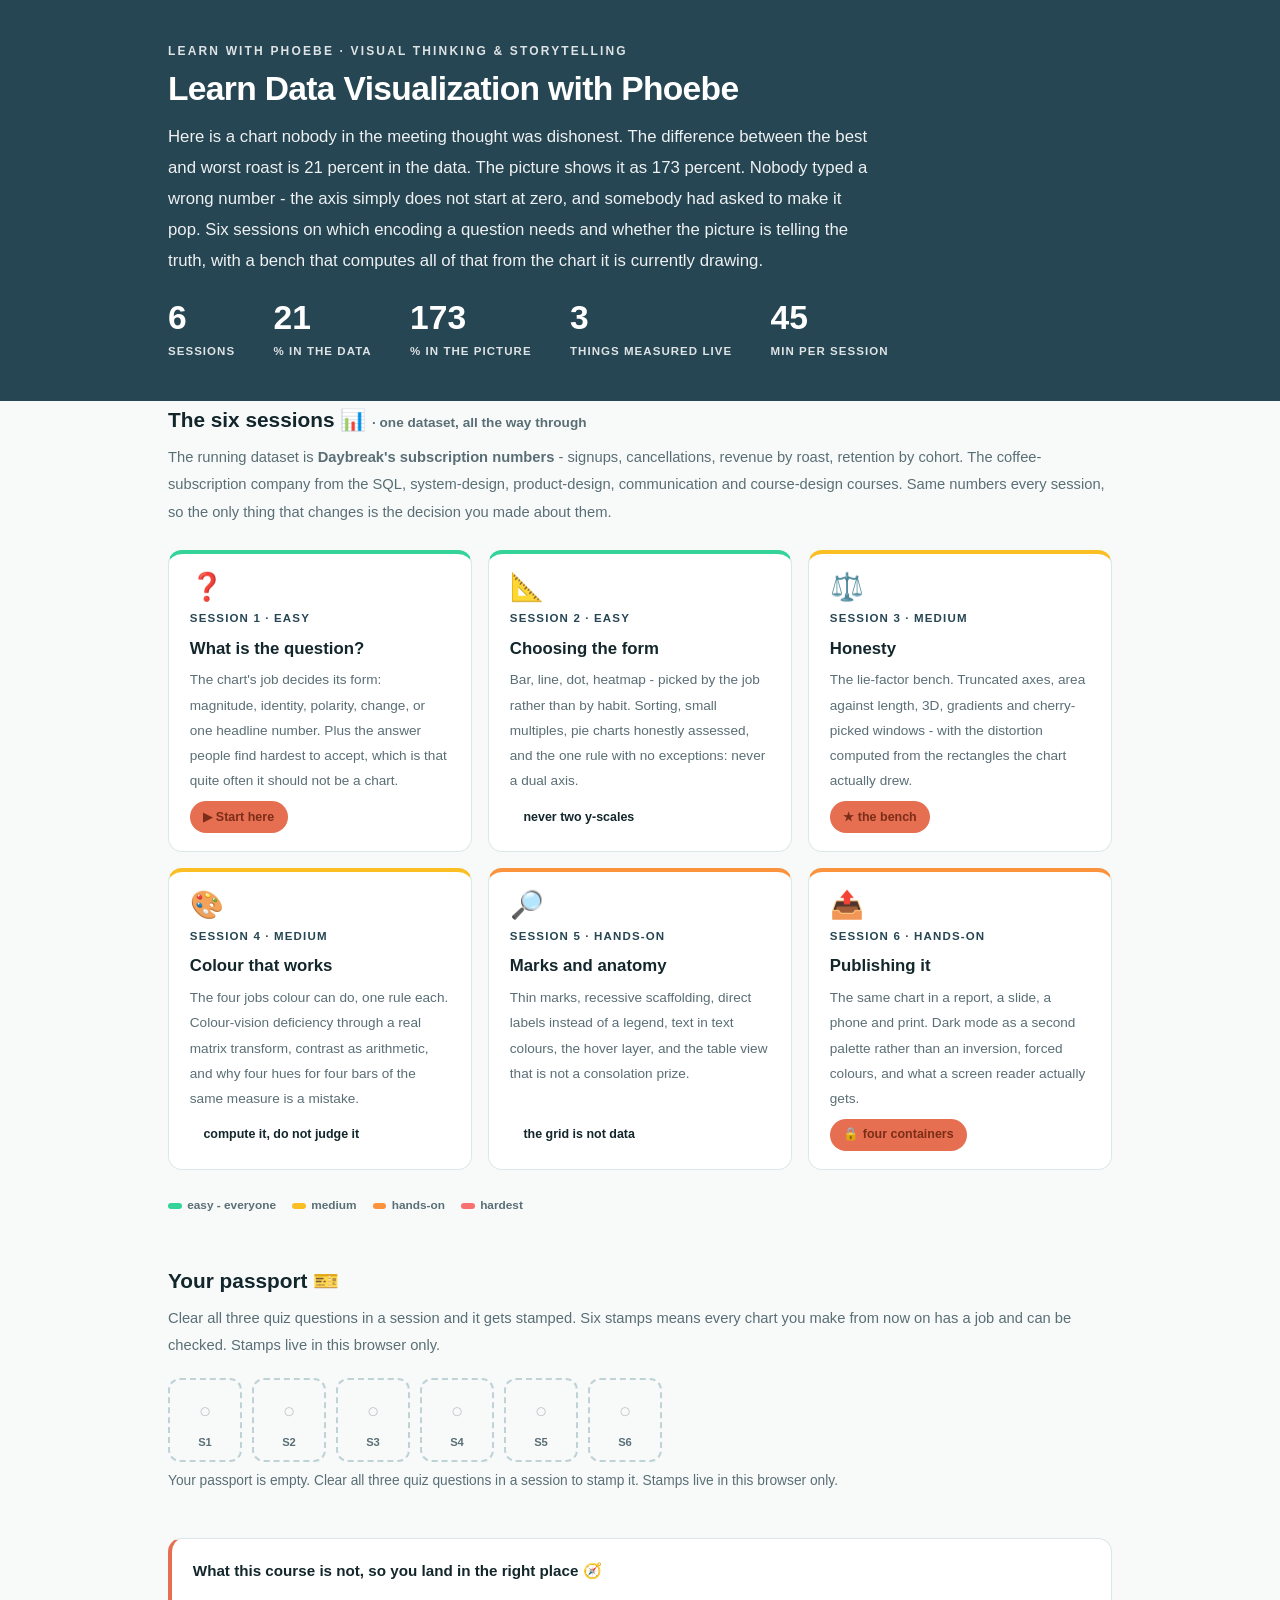
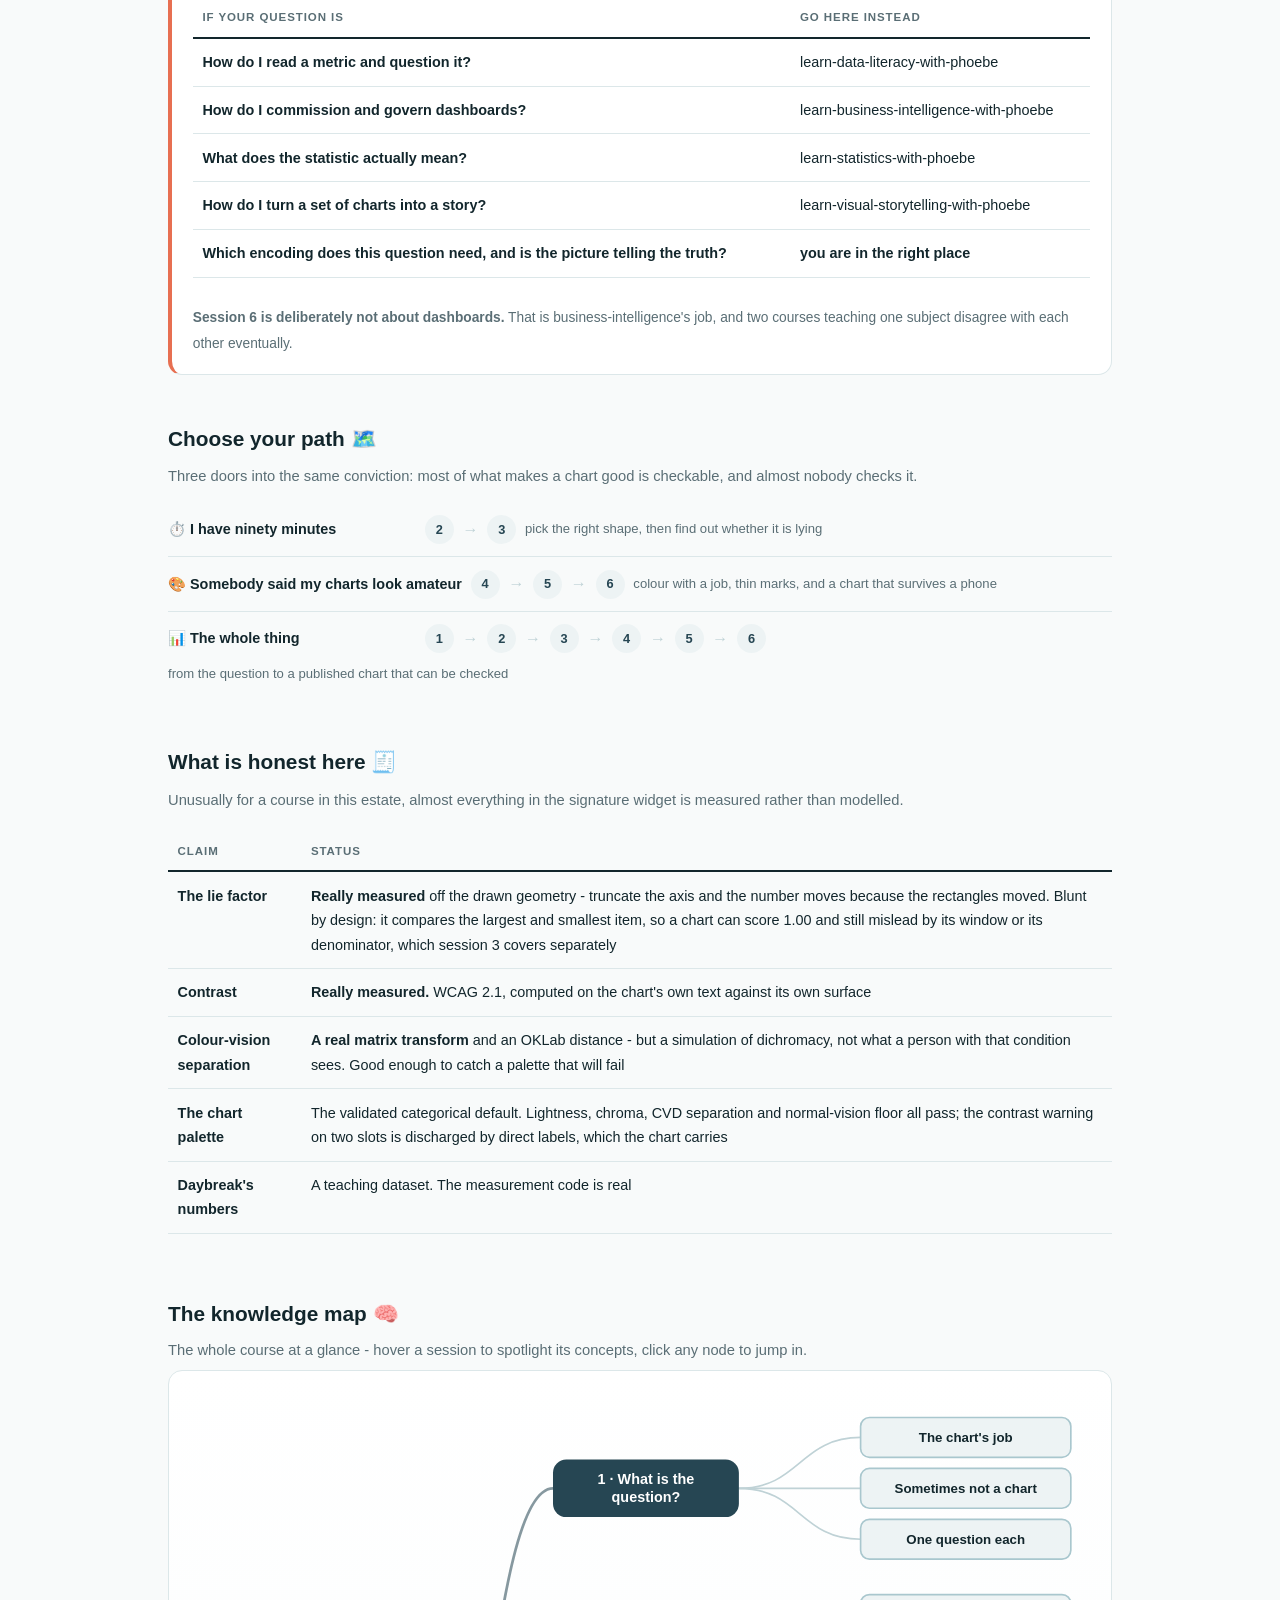
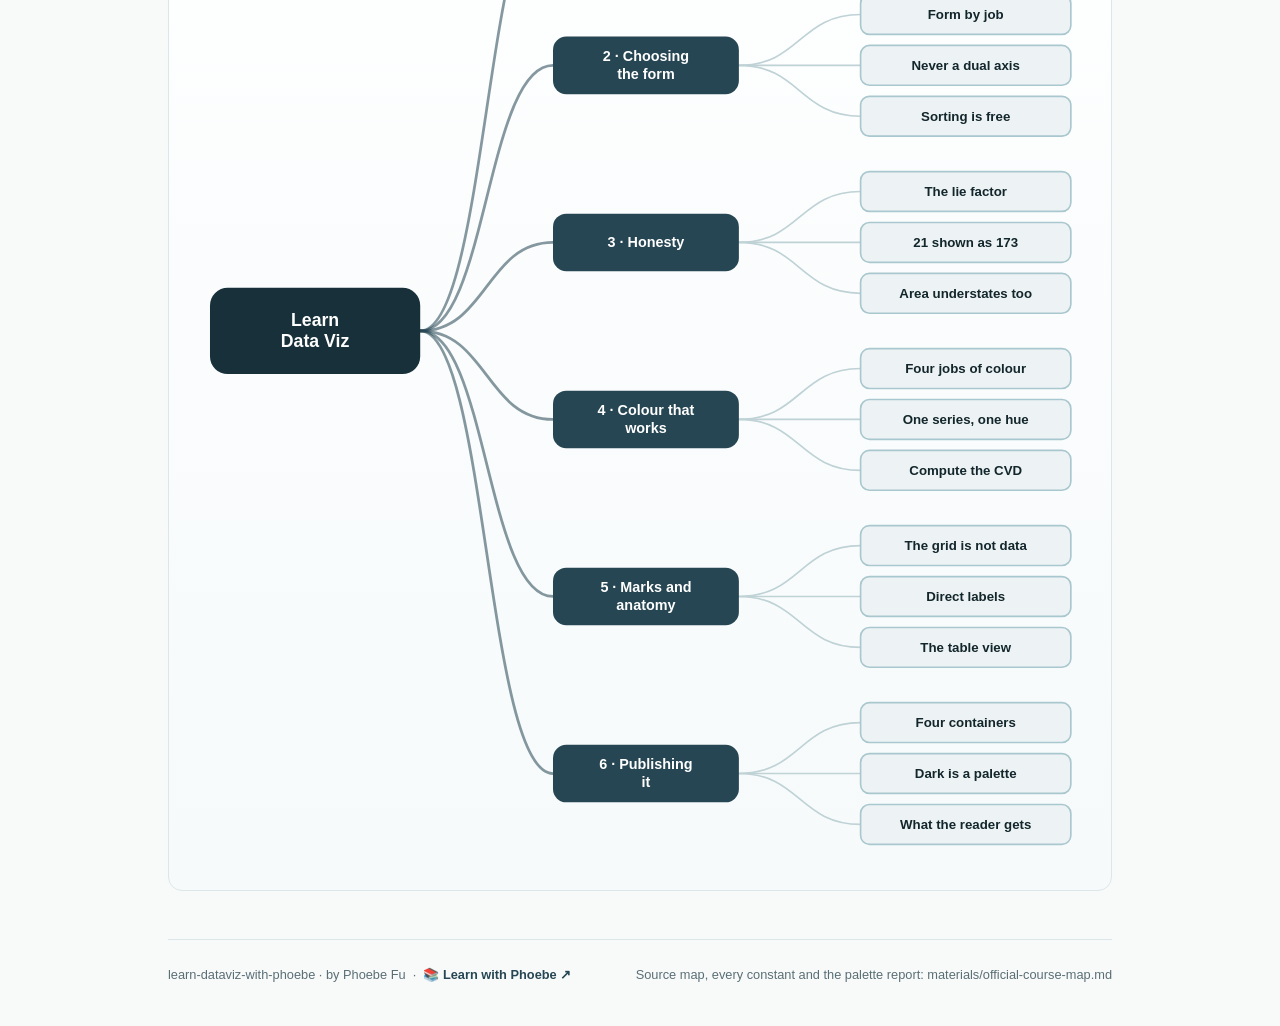
==== index.html @ 6610d2c8 "learn-dataviz-with-phoebe: six sessions on encoding and honesty Fifth course on the Daybreak dataset" ====
<!DOCTYPE html>
<html lang="en">
<head>
<meta charset="UTF-8">
<meta name="viewport" content="width=device-width, initial-scale=1.0">
<!-- social:start -->
<meta name="description" content="Six sessions, one dataset. Which encoding the question needs, and whether the picture tells the truth - with a bench that computes the lie factor from the chart's own geometry, the contrast from its own colours, and colour-vision separation through a real matrix transform. Free, by Phoebe Fu.">
<meta property="og:type" content="website">
<meta property="og:site_name" content="Learn with Phoebe">
<meta property="og:title" content="Learn Data Visualization with Phoebe">
<meta property="og:description" content="A 21 percent difference, shown as 173 percent, by a chart nobody thought was dishonest. Six sessions on encoding and truth.">
<meta property="og:url" content="https://phoebefu6.github.io/learn-dataviz-with-phoebe/">
<meta property="og:image" content="https://phoebefu6.github.io/learn-dataviz-with-phoebe/assets/og-cover.png">
<meta property="og:image:width" content="1200">
<meta property="og:image:height" content="630">
<meta name="twitter:card" content="summary_large_image">
<meta name="twitter:title" content="Learn Data Visualization with Phoebe">
<meta name="twitter:description" content="Six sessions on encoding and truth, with a bench that measures the chart it is drawing.">
<meta name="twitter:image" content="https://phoebefu6.github.io/learn-dataviz-with-phoebe/assets/og-cover.png">
<!-- social:end -->
<title>Learn Data Visualization with Phoebe</title>
<link rel="stylesheet" href="assets/style.css?v=2">
<style>

  .stats-row { display: flex; gap: 2.4rem; margin-top: 1.5rem; flex-wrap: wrap; }
  .stat b { display: block; font-size: 2.1rem; font-weight: 800; line-height: 1.05; font-variant-numeric: tabular-nums; }
  .stat span { font-size: .72rem; opacity: .85; text-transform: uppercase; letter-spacing: .09em; font-weight: 600; }

  .course-grid { display: grid; grid-template-columns: repeat(auto-fit, minmax(17rem, 1fr)); gap: 1rem; margin-top: 1.5rem; }
  .course-card {
    border: 1px solid var(--hairline);
    border-top: 4px solid var(--diff, var(--indigo));
    border-radius: var(--radius);
    padding: 1.2rem 1.3rem 1.1rem;
    display: flex;
    flex-direction: column;
    gap: .5rem;
    text-decoration: none;
    color: var(--ink);
    background: #fff;
    transition: box-shadow .15s ease, border-color .15s ease, transform .15s ease;
    position: relative;
  }
  .course-card:hover { border-color: var(--indigo-soft); border-top-color: var(--diff, var(--indigo)); box-shadow: 0 8px 28px rgba(38,70,83,.14); transform: translateY(-3px); }
  .course-card .cicon { font-size: 1.7rem; line-height: 1; }
  .course-card .cnum { font-size: .72rem; font-weight: 700; color: var(--indigo); text-transform: uppercase; letter-spacing: .1em; }
  .course-card h3 { font-size: 1.05rem; font-weight: 800; line-height: 1.3; }
  .course-card p { font-size: .85rem; color: var(--muted); flex: 1; }
  .course-card .meta { display: flex; gap: .4rem; flex-wrap: wrap; }

  .diff-legend { display: flex; gap: 1rem; margin-top: 1.6rem; font-size: .74rem; color: var(--muted); font-weight: 600; flex-wrap: wrap; }
  .diff-legend i { display: inline-block; width: .85rem; height: .35rem; border-radius: 999px; margin-right: .35rem; vertical-align: middle; }

  .paths { margin-top: 2.6rem; }
  .paths h2 { font-size: 1.3rem; font-weight: 800; margin-bottom: .3rem; }
  .paths .plede { color: var(--muted); font-size: .92rem; margin-bottom: .8rem; }
  .path { display: flex; gap: .55rem; align-items: center; padding: .75rem 0; border-bottom: .5px solid var(--hairline); flex-wrap: wrap; }
  .path:last-child { border-bottom: none; }
  .path b { min-width: 15.5rem; font-size: .9rem; }
  .path .pstep { background: var(--indigo-50); color: var(--indigo); border-radius: 999px; padding: .16rem .68rem; font-weight: 700; font-size: .8rem; text-decoration: none; transition: all .12s ease; }
  .path .pstep:hover { background: var(--indigo); color: #fff; }
  .path .parr { color: var(--faint); font-weight: 700; }

  .mm-section { margin-top: 1.6rem; }
  .mm-section h2 { font-size: 1.3rem; font-weight: 800; margin-bottom: .2rem; }
  .mm-section .mm-lede { color: var(--muted); font-size: .92rem; margin-bottom: .4rem; }
  .mm-wrap { border: 1px solid var(--hairline); border-radius: var(--radius); background: linear-gradient(180deg,#fff,#F6FAFB); padding: .6rem; overflow-x: auto; }
  .mm-svg { width: 100%; height: auto; display: block; max-width: 60rem; margin: 0 auto; min-width: 34rem; }
  .mm-link { cursor: pointer; text-decoration: none; }
  .mm-node rect { transition: opacity .15s ease, filter .15s ease; }
  .mm-node text { pointer-events: none; }
  .mm-link:hover .mm-node rect { filter: brightness(1.06); }
  .mm-edge { transition: opacity .15s ease; }

  .not-this { border: 1px solid var(--hairline); border-left: 4px solid var(--amber); border-radius: var(--radius); background: #fff; padding: 1.1rem 1.3rem; margin-top: 1.2rem; }
  .not-this h3 { font-size: .95rem; font-weight: 800; margin-bottom: .5rem; }
</style>
</head>
<body>

<header class="masthead">
  <div class="wrap">
    <div class="eyebrow">Learn with Phoebe · Visual Thinking &amp; Storytelling</div>
    <h1>Learn <span class="accent">Data Visualization</span> with Phoebe</h1>
    <p class="sub">Here is a chart nobody in the meeting thought was dishonest. The difference between the best and worst roast is 21 percent in the data. The picture shows it as 173 percent. Nobody typed a wrong number - the axis simply does not start at zero, and somebody had asked to make it pop. Six sessions on which encoding a question needs and whether the picture is telling the truth, with a bench that computes all of that from the chart it is currently drawing.</p>
    <div class="stats-row">
      <div class="stat"><b data-count="6">6</b><span>sessions</span></div>
      <div class="stat"><b data-count="21">21</b><span>% in the data</span></div>
      <div class="stat"><b data-count="173">173</b><span>% in the picture</span></div>
      <div class="stat"><b data-count="3">3</b><span>things measured live</span></div>
      <div class="stat"><b data-count="45">45</b><span>min per session</span></div>
    </div>
  </div>
</header>

<main class="wrap">

  <section class="section">
    <div class="paths" style="margin-top:0">
      <h2>The six sessions 📊 <span style="font-size:.85rem;font-weight:600;color:var(--muted)">· one dataset, all the way through</span></h2>
      <p class="plede">The running dataset is <strong>Daybreak's subscription numbers</strong> - signups, cancellations, revenue by roast, retention by cohort. The coffee-subscription company from the SQL, system-design, product-design, communication and course-design courses. Same numbers every session, so the only thing that changes is the decision you made about them.</p>
    </div>

    <div class="course-grid">
      <a class="course-card" href="courses/01-what-is-the-question.html" style="--diff:#34D399">
        <span class="cicon">❓</span>
        <span class="cnum">Session 1 · easy</span>
        <h3>What is the question?</h3>
        <p>The chart's job decides its form: magnitude, identity, polarity, change, or one headline number. Plus the answer people find hardest to accept, which is that quite often it should not be a chart.</p>
        <span class="meta"><span class="pill amber">▶ Start here</span></span>
      </a>
      <a class="course-card" href="courses/02-choosing-the-form.html" style="--diff:#34D399">
        <span class="cicon">📐</span>
        <span class="cnum">Session 2 · easy</span>
        <h3>Choosing the form</h3>
        <p>Bar, line, dot, heatmap - picked by the job rather than by habit. Sorting, small multiples, pie charts honestly assessed, and the one rule with no exceptions: never a dual axis.</p>
        <span class="meta"><span class="pill">never two y-scales</span></span>
      </a>
      <a class="course-card" href="courses/03-honesty.html" style="--diff:#FBBF24">
        <span class="cicon">⚖️</span>
        <span class="cnum">Session 3 · medium</span>
        <h3>Honesty</h3>
        <p>The lie-factor bench. Truncated axes, area against length, 3D, gradients and cherry-picked windows - with the distortion computed from the rectangles the chart actually drew.</p>
        <span class="meta"><span class="pill amber">★ the bench</span></span>
      </a>
      <a class="course-card" href="courses/04-colour-that-works.html" style="--diff:#FBBF24">
        <span class="cicon">🎨</span>
        <span class="cnum">Session 4 · medium</span>
        <h3>Colour that works</h3>
        <p>The four jobs colour can do, one rule each. Colour-vision deficiency through a real matrix transform, contrast as arithmetic, and why four hues for four bars of the same measure is a mistake.</p>
        <span class="meta"><span class="pill">compute it, do not judge it</span></span>
      </a>
      <a class="course-card" href="courses/05-marks-and-anatomy.html" style="--diff:#FB923C">
        <span class="cicon">🔎</span>
        <span class="cnum">Session 5 · hands-on</span>
        <h3>Marks and anatomy</h3>
        <p>Thin marks, recessive scaffolding, direct labels instead of a legend, text in text colours, the hover layer, and the table view that is not a consolation prize.</p>
        <span class="meta"><span class="pill">the grid is not data</span></span>
      </a>
      <a class="course-card" href="courses/06-publishing-it.html" style="--diff:#FB923C">
        <span class="cicon">📤</span>
        <span class="cnum">Session 6 · hands-on</span>
        <h3>Publishing it</h3>
        <p>The same chart in a report, a slide, a phone and print. Dark mode as a second palette rather than an inversion, forced colours, and what a screen reader actually gets.</p>
        <span class="meta"><span class="pill amber">🔒 four containers</span></span>
      </a>
    </div>

    <div class="diff-legend">
      <span><i style="background:#34D399"></i>easy - everyone</span>
      <span><i style="background:#FBBF24"></i>medium</span>
      <span><i style="background:#FB923C"></i>hands-on</span>
      <span><i style="background:#F87171"></i>hardest</span>
    </div>
  </section>

  <section class="section">
    <div class="paths" style="margin-top:0">
      <h2>Your passport 🎫</h2>
      <p class="plede">Clear all three quiz questions in a session and it gets stamped. Six stamps means every chart you make from now on has a job and can be checked. Stamps live in this browser only.</p>
    </div>
    <div class="pp-strip"></div>
  </section>

  <section class="section">
    <div class="not-this">
      <h3>What this course is not, so you land in the right place 🧭</h3>
      <table class="clean">
        <tr><th>If your question is</th><th>Go here instead</th></tr>
        <tr><td>How do I read a metric and question it?</td><td><span class="mono">learn-data-literacy-with-phoebe</span></td></tr>
        <tr><td>How do I commission and govern dashboards?</td><td><span class="mono">learn-business-intelligence-with-phoebe</span></td></tr>
        <tr><td>What does the statistic actually mean?</td><td><span class="mono">learn-statistics-with-phoebe</span></td></tr>
        <tr><td>How do I turn a set of charts into a story?</td><td><span class="mono">learn-visual-storytelling-with-phoebe</span></td></tr>
        <tr><td><strong>Which encoding does this question need, and is the picture telling the truth?</strong></td><td><strong>you are in the right place</strong></td></tr>
      </table>
      <p style="margin-top:.7rem;font-size:.86rem;color:var(--muted)"><strong>Session 6 is deliberately not about dashboards.</strong> That is business-intelligence's job, and two courses teaching one subject disagree with each other eventually.</p>
    </div>
  </section>

  <section class="section">
    <div class="paths">
      <h2>Choose your path 🗺️</h2>
      <p class="plede">Three doors into the same conviction: most of what makes a chart good is checkable, and almost nobody checks it.</p>
      <div class="path"><b>⏱️ I have ninety minutes</b>
        <a class="pstep" href="courses/02-choosing-the-form.html">2</a><span class="parr">→</span>
        <a class="pstep" href="courses/03-honesty.html">3</a>
        <span style="font-size:.82rem;color:var(--muted)">pick the right shape, then find out whether it is lying</span>
      </div>
      <div class="path"><b>🎨 Somebody said my charts look amateur</b>
        <a class="pstep" href="courses/04-colour-that-works.html">4</a><span class="parr">→</span>
        <a class="pstep" href="courses/05-marks-and-anatomy.html">5</a><span class="parr">→</span>
        <a class="pstep" href="courses/06-publishing-it.html">6</a>
        <span style="font-size:.82rem;color:var(--muted)">colour with a job, thin marks, and a chart that survives a phone</span>
      </div>
      <div class="path"><b>📊 The whole thing</b>
        <a class="pstep" href="courses/01-what-is-the-question.html">1</a><span class="parr">→</span>
        <a class="pstep" href="courses/02-choosing-the-form.html">2</a><span class="parr">→</span>
        <a class="pstep" href="courses/03-honesty.html">3</a><span class="parr">→</span>
        <a class="pstep" href="courses/04-colour-that-works.html">4</a><span class="parr">→</span>
        <a class="pstep" href="courses/05-marks-and-anatomy.html">5</a><span class="parr">→</span>
        <a class="pstep" href="courses/06-publishing-it.html">6</a>
        <span style="font-size:.82rem;color:var(--muted)">from the question to a published chart that can be checked</span>
      </div>
    </div>
  </section>

  <section class="section">
    <div class="paths" style="margin-top:0">
      <h2>What is honest here 🧾</h2>
      <p class="plede">Unusually for a course in this estate, almost everything in the signature widget is measured rather than modelled.</p>
    </div>
    <table class="clean">
      <tr><th>Claim</th><th>Status</th></tr>
      <tr><td>The lie factor</td><td><strong>Really measured</strong> off the drawn geometry - truncate the axis and the number moves because the rectangles moved. Blunt by design: it compares the largest and smallest item, so a chart can score 1.00 and still mislead by its window or its denominator, which session 3 covers separately</td></tr>
      <tr><td>Contrast</td><td><strong>Really measured.</strong> WCAG 2.1, computed on the chart's own text against its own surface</td></tr>
      <tr><td>Colour-vision separation</td><td><strong>A real matrix transform</strong> and an OKLab distance - but a simulation of dichromacy, not what a person with that condition sees. Good enough to catch a palette that will fail</td></tr>
      <tr><td>The chart palette</td><td>The validated categorical default. Lightness, chroma, CVD separation and normal-vision floor all pass; the contrast warning on two slots is discharged by direct labels, which the chart carries</td></tr>
      <tr><td>Daybreak's numbers</td><td>A teaching dataset. The measurement code is real</td></tr>
    </table>
  </section>

  <section class="section mm-section">
    <h2>The knowledge map 🧠</h2>
    <p class="mm-lede">The whole course at a glance - hover a session to spotlight its concepts, click any node to jump in.</p>
    <div class="mm-wrap"><div id="mindmap"></div></div>
  </section>

  <footer class="pagefoot">
    <span>learn-dataviz-with-phoebe · by Phoebe Fu &nbsp;·&nbsp; 📚 <a href="https://phoebefu6.github.io/learn-with-phoebe/">Learn with Phoebe ↗</a></span>
    <span>Source map, every constant and the palette report: <span class="mono">materials/official-course-map.md</span></span>
  </footer>

</main>

<script>
window.MINDMAP_DATA = {
  title: "Learn\nData Viz",
  centerColor: "#17303A",
  sessions: [
    { label: "What is the\nquestion?", href: "courses/01-what-is-the-question.html", color: "#34D399",
      concepts: [
        { label: "The chart's job", href: "courses/01-what-is-the-question.html" },
        { label: "Sometimes not a chart", href: "courses/01-what-is-the-question.html" },
        { label: "One question each", href: "courses/01-what-is-the-question.html" } ] },
    { label: "Choosing\nthe form", href: "courses/02-choosing-the-form.html", color: "#34D399",
      concepts: [
        { label: "Form by job", href: "courses/02-choosing-the-form.html" },
        { label: "Never a dual axis", href: "courses/02-choosing-the-form.html" },
        { label: "Sorting is free", href: "courses/02-choosing-the-form.html" } ] },
    { label: "Honesty", href: "courses/03-honesty.html", color: "#FBBF24",
      concepts: [
        { label: "The lie factor", href: "courses/03-honesty.html" },
        { label: "21 shown as 173", href: "courses/03-honesty.html" },
        { label: "Area understates too", href: "courses/03-honesty.html" } ] },
    { label: "Colour that\nworks", href: "courses/04-colour-that-works.html", color: "#FBBF24",
      concepts: [
        { label: "Four jobs of colour", href: "courses/04-colour-that-works.html" },
        { label: "One series, one hue", href: "courses/04-colour-that-works.html" },
        { label: "Compute the CVD", href: "courses/04-colour-that-works.html" } ] },
    { label: "Marks and\nanatomy", href: "courses/05-marks-and-anatomy.html", color: "#FB923C",
      concepts: [
        { label: "The grid is not data", href: "courses/05-marks-and-anatomy.html" },
        { label: "Direct labels", href: "courses/05-marks-and-anatomy.html" },
        { label: "The table view", href: "courses/05-marks-and-anatomy.html" } ] },
    { label: "Publishing\nit", href: "courses/06-publishing-it.html", color: "#FB923C",
      concepts: [
        { label: "Four containers", href: "courses/06-publishing-it.html" },
        { label: "Dark is a palette", href: "courses/06-publishing-it.html" },
        { label: "What the reader gets", href: "courses/06-publishing-it.html" } ] }
  ]
};
</script>
<script src="assets/mindmap.js?v=2"></script>
<script src="assets/app.js?v=2"></script>
</body>
</html>
---- assets/style.css ----
/* learn-dataviz-with-phoebe - editorial bold design system
   Accent: deep slate-teal #264653 · Ink slate #17303A · Flagship: terracotta #E76F51
   (CSS var names still read --indigo/--amber; they hold slate-teal and terracotta.)
   NOTE: this is the PAGE chrome. The chart palette inside dv-live.js is separate
   and is the validated categorical default - see materials/official-course-map.md. */

:root {
  --indigo: #264653;
  --indigo-deep: #17303A;
  --indigo-mid: #3A6B7C;
  --indigo-soft: #A9C7CE;
  --indigo-50: #EDF3F4;
  --ink: #12262C;
  --muted: #5A6E75;
  --faint: #BFD2D6;
  --hairline: #DCE7E9;
  --amber: #E76F51;
  --amber-ink: #7A2D18;
  --amber-50: #FDEDE7;
  --paper: #F8FAFA;
  --code-bg: #0F2229;
  --code-ink: #DEEAEC;
  --radius: 14px;
}

* { margin: 0; padding: 0; box-sizing: border-box; }

html { font-size: 16px; scroll-behavior: smooth; }
html.zoom-125 { font-size: 20px; }
html.zoom-150 { font-size: 24px; }

body {
  font-family: "Inter", -apple-system, BlinkMacSystemFont, "Segoe UI", Roboto, sans-serif;
  background: var(--paper);
  color: var(--ink);
  line-height: 1.85;
  font-feature-settings: "tnum";
}

.wrap { max-width: 62rem; margin: 0 auto; padding: 0 1.5rem; }

/* ---------- header band ---------- */
.masthead {
  background: var(--indigo);
  color: #fff;
  padding: 2.5rem 0 2.25rem;
}
.masthead .eyebrow {
  font-size: .75rem;
  letter-spacing: .18em;
  text-transform: uppercase;
  opacity: .85;
  font-weight: 600;
}
.masthead h1 {
  font-size: 2.1rem;
  line-height: 1.15;
  font-weight: 800;
  margin: .5rem 0 .75rem;
  letter-spacing: -.02em;
}
.masthead h1 .accent { color: inherit; }
.masthead .sub { font-size: 1.05rem; opacity: .92; max-width: 44rem; }

.chip-row { display: flex; flex-wrap: wrap; gap: .5rem; margin-top: 1.1rem; }
.chip {
  display: inline-flex;
  align-items: center;
  gap: .35rem;
  border-radius: 999px;
  padding: .25rem .8rem;
  font-size: .78rem;
  font-weight: 600;
  white-space: nowrap;
}
.chip.level { background: #fff; color: var(--indigo); }
.chip.audience { background: rgba(255,255,255,.16); color: #fff; border: 1px solid rgba(255,255,255,.35); }
.chip.time { background: var(--ink); color: #fff; font-variant-numeric: tabular-nums; }


/* ---------- toolbar ---------- */
.toolbar {
  position: sticky;
  top: 0;
  z-index: 40;
  background: rgba(255,255,255,.94);
  backdrop-filter: blur(6px);
  border-bottom: 1px solid var(--hairline);
  padding: .55rem 0;
}
.toolbar .wrap { display: flex; align-items: center; gap: .6rem; }
.toolbar .crumb { font-size: .8rem; color: var(--muted); font-weight: 600; margin-right: auto; }
.toolbar .crumb a { color: var(--indigo); text-decoration: none; }
.btn {
  border: 1px solid var(--hairline);
  background: #fff;
  color: var(--ink);
  border-radius: 999px;
  padding: .35rem .9rem;
  font-size: .78rem;
  font-weight: 600;
  cursor: pointer;
  font-family: inherit;
  transition: all .15s ease;
}
.btn:hover { border-color: var(--indigo); color: var(--indigo); }
.btn.primary { background: var(--indigo); border-color: var(--indigo); color: #fff; }
.btn.primary:hover { background: var(--indigo-deep); }

/* ---------- sections ---------- */
main { padding: 2.5rem 0 4rem; }

.section { margin-bottom: 2.8rem; }
.section-kicker { margin-bottom: 1rem; }
.section-kicker .klabel {
  display: block;
  font-size: .72rem;
  text-transform: uppercase;
  letter-spacing: .1em;
  color: var(--indigo);
  font-weight: 700;
  margin-bottom: .35rem;
}
.section-kicker h2 {
  font-size: 1.45rem;
  font-weight: 800;
  letter-spacing: -.01em;
  display: flex;
  align-items: center;
  gap: .7rem;
  flex-wrap: wrap;
}
.section-kicker .tag {
  border-radius: 999px;
  padding: .18rem .7rem;
  font-size: .7rem;
  font-weight: 700;
  text-transform: uppercase;
  letter-spacing: .08em;
}
.tag.concept { background: var(--indigo-50); color: var(--indigo); }
.tag.demo { background: var(--amber-50); color: var(--amber-ink); }
.tag.exercise { background: var(--ink); color: #fff; }

.lede { color: var(--muted); max-width: 46rem; margin-bottom: 1.4rem; line-height: 1.8; }

/* live vs self-study markers on cards */
.mode {
  font-size: .64rem;
  font-weight: 700;
  text-transform: uppercase;
  letter-spacing: .07em;
  padding: .14rem .6rem;
  border-radius: 999px;
  flex: none;
}
.mode.live { background: var(--indigo); color: #fff; }
.mode.self { background: #fff; color: var(--muted); border: 1px solid var(--hairline); }

/* ---------- accordions ---------- */
details.card {
  border: 1px solid var(--hairline);
  border-radius: var(--radius);
  margin-bottom: .8rem;
  overflow: hidden;
  background: #fff;
}
details.card[open] { border-color: var(--indigo-soft); box-shadow: 0 8px 28px rgba(38,70,83,.08); }
details.card summary {
  list-style: none;
  cursor: pointer;
  padding: 1rem 1.25rem;
  display: flex;
  align-items: center;
  gap: .75rem;
  font-weight: 700;
  font-size: 1.02rem;
  user-select: none;
}
details.card summary::-webkit-details-marker { display: none; }
details.card summary .dot {
  width: .6rem; height: .6rem;
  border-radius: 999px;
  background: var(--indigo);
  flex: none;
}
details.card summary .mini { margin-left: auto; font-size: .72rem; color: var(--muted); font-weight: 600; white-space: nowrap; }
details.card summary .caret { transition: transform .2s ease; color: var(--indigo); font-size: .8rem; }
details.card[open] summary .caret { transform: rotate(90deg); }
details.card .body { padding: 0 1.25rem 1.4rem; border-top: 1px solid var(--hairline); padding-top: 1.15rem; }
details.card .body p { margin-bottom: 1.05rem; max-width: 48rem; }
details.card .body p:last-child { margin-bottom: 0; }
details.card .body ul, details.card .body ol { margin: 0 0 1.1rem 1.2rem; max-width: 47rem; }
details.card .body li { margin-bottom: .65rem; }
details.card .body h4 { font-size: .95rem; font-weight: 700; margin: 1.1rem 0 .45rem; }
details.card .body h4:first-child { margin-top: 0; }

/* ---------- pills & legends ---------- */
.legend { display: flex; flex-wrap: wrap; gap: .5rem; margin: 0 0 1.2rem; }
.pill {
  display: inline-flex;
  align-items: center;
  gap: .4rem;
  border-radius: 999px;
  padding: .28rem .85rem;
  font-size: .78rem;
  font-weight: 600;
}
.pill.solid { background: var(--indigo); color: #fff; }
.pill.light { background: var(--indigo-50); color: var(--indigo); }
.pill.inkpill { background: var(--ink); color: #fff; }
.pill.amber, .pill.peach { background: var(--amber); color: var(--amber-ink); }
.pill.bare { color: var(--faint); }

/* ---------- 4D grid ---------- */
.grid-2 { display: grid; grid-template-columns: repeat(auto-fit, minmax(15rem, 1fr)); gap: .8rem; margin: .5rem 0 1rem; }
.d-card {
  border: 1px solid var(--hairline);
  border-left: 4px solid var(--indigo);
  border-radius: 10px;
  padding: 1rem 1.1rem;
}
.d-card h4 { font-size: .95rem; margin-bottom: .3rem; }
.d-card h4 .lead-letter { color: var(--indigo); }
.d-card p { font-size: .86rem; color: var(--muted); margin: 0; }

/* ---------- tables ---------- */
table.clean { width: 100%; border-collapse: collapse; font-size: .9rem; margin: .4rem 0 1rem; }
table.clean th {
  text-align: left;
  font-size: .72rem;
  text-transform: uppercase;
  letter-spacing: .08em;
  color: var(--muted);
  padding: .5rem .6rem;
  border-bottom: 2px solid var(--ink);
}
table.clean td { padding: .7rem .6rem; border-bottom: .5px solid var(--hairline); vertical-align: top; line-height: 1.7; }
table.clean td:first-child { font-weight: 600; }

/* ---------- prompt boxes ---------- */
.prompt-box {
  position: relative;
  background: var(--code-bg);
  color: var(--code-ink);
  border-radius: var(--radius);
  padding: 1.1rem 1.2rem;
  margin: 1rem 0 1.2rem;
  font-family: "SF Mono", ui-monospace, Menlo, Consolas, monospace;
  font-size: .84rem;
  line-height: 1.65;
  white-space: pre-wrap;
  word-break: break-word;
}
.prompt-box .label {
  position: absolute;
  top: -0.7rem;
  left: 1rem;
  background: var(--indigo);
  color: #fff;
  font-family: "Inter", -apple-system, sans-serif;
  font-size: .68rem;
  font-weight: 700;
  letter-spacing: .06em;
  text-transform: uppercase;
  border-radius: 999px;
  padding: .15rem .7rem;
}
.prompt-box.bad .label { background: var(--faint); color: var(--ink); }
.prompt-box.good .label { background: var(--amber); color: var(--amber-ink); }
.copy-btn {
  position: absolute;
  top: .7rem;
  right: .7rem;
  background: rgba(255,255,255,.1);
  border: 1px solid rgba(255,255,255,.25);
  color: #fff;
  border-radius: 999px;
  padding: .25rem .8rem;
  font-size: .72rem;
  font-weight: 600;
  cursor: pointer;
  font-family: "Inter", -apple-system, sans-serif;
  transition: background .15s ease;
}
.copy-btn:hover { background: rgba(255,255,255,.22); }
.copy-btn.copied { background: var(--amber); border-color: var(--amber); color: var(--amber-ink); }

/* ---------- demo steps ---------- */
.steps { counter-reset: step; margin: .6rem 0 1rem; }
.step {
  display: flex;
  gap: .9rem;
  padding: .85rem 0;
  border-bottom: .5px solid var(--hairline);
}
.step:last-child { border-bottom: none; }
.step::before {
  counter-increment: step;
  content: counter(step);
  flex: none;
  width: 1.7rem; height: 1.7rem;
  border-radius: 999px;
  background: var(--indigo-50);
  color: var(--indigo);
  font-weight: 700;
  font-size: .85rem;
  display: inline-flex;
  align-items: center;
  justify-content: center;
  margin-top: .1rem;
}
.step p { margin: 0; }

/* ---------- callouts ---------- */
.callout {
  border-radius: var(--radius);
  padding: 1rem 1.2rem;
  margin: 1rem 0;
  font-size: .92rem;
}
.callout.tip { background: var(--indigo-50); border-left: 4px solid var(--indigo); }
.callout.win { background: var(--amber-50); border-left: 4px solid var(--amber); }
.callout strong:first-child { display: block; margin-bottom: .2rem; }

.callout.example {
  background: #FFFFFF;
  border: 1px solid var(--hairline);
  border-left: 4px solid var(--amber);
  font-size: .9rem;
}
.callout.example .ex-pill {
  display: inline-block;
  background: var(--amber);
  color: var(--amber-ink);
  border-radius: 999px;
  padding: .15rem .7rem;
  font-size: .68rem;
  font-weight: 700;
  text-transform: uppercase;
  letter-spacing: .06em;
  margin-bottom: .5rem;
}
.callout.example p { margin: 0 0 .75rem; max-width: 47rem; }
.callout.example p:last-child { margin-bottom: 0; }
.callout.example ul { margin: 0 0 0 1.1rem; max-width: 46rem; }
.callout.example li { margin-bottom: .6rem; }
.callout.example li:last-child { margin-bottom: 0; }

/* ---------- zoomable figures ---------- */
figure.zoomable {
  border: 1px solid var(--hairline);
  border-radius: var(--radius);
  padding: 1.2rem;
  margin: 1rem 0 1.4rem;
  cursor: zoom-in;
  transition: box-shadow .15s ease;
  background: #fff;
}
figure.zoomable:hover { box-shadow: 0 8px 28px rgba(38,70,83,.12); }
figure.zoomable svg, figure.zoomable img { width: 100%; height: auto; display: block; }
figure.zoomable figcaption {
  margin-top: .6rem;
  font-size: .76rem;
  color: var(--muted);
  font-weight: 600;
  display: flex;
  align-items: center;
  gap: .4rem;
}

.lightbox {
  position: fixed;
  inset: 0;
  z-index: 100;
  background: rgba(18,38,44,.9);
  display: none;
  align-items: center;
  justify-content: center;
  padding: 3vh 3vw;
  cursor: zoom-out;
}
.lightbox.open { display: flex; }
.lightbox .inner {
  background: #fff;
  border-radius: var(--radius);
  padding: 2rem;
  max-width: 94vw;
  max-height: 92vh;
  overflow: auto;
}
.lightbox .inner svg, .lightbox .inner img { width: min(88vw, 70rem); height: auto; }
.lightbox .close-hint {
  position: fixed;
  top: 1rem; right: 1.4rem;
  color: #fff;
  font-size: .8rem;
  font-weight: 600;
  opacity: .8;
}

/* ---------- courses covered ---------- */
.covered { border: 1px solid var(--hairline); border-radius: var(--radius); overflow: hidden; }
.covered-row {
  display: flex;
  align-items: baseline;
  gap: .8rem;
  padding: .75rem 1.1rem;
  border-bottom: .5px solid var(--hairline);
  font-size: .9rem;
}
.covered-row:last-child { border-bottom: none; }
.covered-row .status { flex: none; }
.covered-row .name { font-weight: 600; }
.covered-row .note { margin-left: auto; color: var(--muted); font-size: .78rem; text-align: right; }

/* ---------- cheat sheet footer ---------- */
.cheat {
  background: var(--ink);
  color: #fff;
  border-radius: var(--radius);
  padding: 1.6rem 1.6rem 1.3rem;
  margin-top: 3rem;
}
.cheat h3 { font-size: 1.1rem; margin-bottom: 1rem; }
.cheat h3 span { color: var(--indigo-soft); }
.cheat .grid-2 { gap: 1rem; }
.cheat .cheat-item { border-left: 3px solid var(--indigo-mid); padding-left: .8rem; }
.cheat .cheat-item b { display: block; font-size: .85rem; color: var(--indigo-soft); }
.cheat .cheat-item span { font-size: .82rem; opacity: .85; }

footer.pagefoot {
  border-top: 1px solid var(--hairline);
  margin-top: 3rem;
  padding: 1.4rem 0 2.5rem;
  font-size: .8rem;
  color: var(--muted);
  display: flex;
  justify-content: space-between;
  flex-wrap: wrap;
  gap: .8rem;
}
footer.pagefoot a { color: var(--indigo); text-decoration: none; font-weight: 600; }

/* ---------- wayfinding: reading progress + section dots + part numbers ---------- */

#progress-bar {
  position: fixed;
  top: 0; left: 0;
  height: 3px;
  width: 0;
  background: linear-gradient(90deg, var(--indigo), var(--amber));
  z-index: 90;
}

.pagenav {
  position: fixed;
  right: 1.1rem;
  top: 50%;
  transform: translateY(-50%);
  z-index: 50;
  display: flex;
  flex-direction: column;
  gap: .55rem;
}
.pagenav a {
  width: .68rem; height: .68rem;
  border-radius: 999px;
  background: #fff;
  border: 2px solid var(--faint);
  display: block;
  position: relative;
  transition: all .15s ease;
}
.pagenav a:hover { border-color: var(--indigo); transform: scale(1.3); }
.pagenav a.active { background: var(--indigo); border-color: var(--indigo); }
.pagenav a .nlabel {
  position: absolute;
  right: 1.4rem;
  top: 50%;
  transform: translateY(-50%);
  background: var(--ink);
  color: #fff;
  font-size: .7rem;
  font-weight: 600;
  padding: .22rem .65rem;
  border-radius: 6px;
  white-space: nowrap;
  opacity: 0;
  pointer-events: none;
  transition: opacity .15s ease;
}
.pagenav a:hover .nlabel { opacity: 1; }
@media (max-width: 74rem) { .pagenav { display: none; } }

main { counter-reset: partnum -1; }
.section .section-kicker { position: relative; }
.section .section-kicker::before {
  counter-increment: partnum;
  content: counter(partnum, decimal-leading-zero);
  position: absolute;
  right: 0;
  top: -1.2rem;
  font-size: 4.4rem;
  font-weight: 800;
  color: var(--indigo-50);
  line-height: 1;
  font-variant-numeric: tabular-nums;
  pointer-events: none;
  z-index: 0;
}
.section .section-kicker > * { position: relative; z-index: 1; }

details.card summary { transition: background .15s ease; }
details.card summary:hover { background: #F6FAFB; }

/* ---------- journey strip: you are here in the series ---------- */
.journey {
  display: flex;
  align-items: center;
  gap: .45rem;
  margin-top: 1.1rem;
  flex-wrap: wrap;
}
.journey .jlabel { font-size: .7rem; font-weight: 700; text-transform: uppercase; letter-spacing: .09em; opacity: .8; margin-right: .3rem; }
.journey a {
  width: 1.7rem; height: 1.7rem;
  border-radius: 999px;
  display: inline-flex;
  align-items: center;
  justify-content: center;
  font-size: .8rem;
  font-weight: 700;
  text-decoration: none;
  color: #fff;
  border: 1.5px solid rgba(255,255,255,.45);
  transition: all .15s ease;
  font-variant-numeric: tabular-nums;
}
.journey a:hover { border-color: #fff; transform: scale(1.12); }
.journey a.here { background: #fff; color: var(--indigo); border-color: #fff; }
.journey a.dd-chip { width: auto; border-radius: 999px; padding: 0 .7rem; font-size: .72rem; }

/* ---------- check-yourself quiz ---------- */
.quiz-q {
  border: 1px solid var(--hairline);
  border-radius: var(--radius);
  padding: 1.1rem 1.25rem 1rem;
  margin-bottom: .9rem;
  background: #fff;
}
.quiz-q .qtext { font-weight: 700; margin-bottom: .7rem; }
.quiz-q .qopt {
  display: block;
  width: 100%;
  text-align: left;
  background: #fff;
  border: 1px solid var(--hairline);
  border-radius: 10px;
  padding: .6rem .9rem;
  margin-bottom: .5rem;
  font-size: .9rem;
  font-family: inherit;
  color: var(--ink);
  cursor: pointer;
  transition: all .15s ease;
}
.quiz-q .qopt:hover { border-color: var(--indigo); background: var(--indigo-50); }
.quiz-q .qopt.correct { background: var(--indigo); border-color: var(--indigo); color: #fff; font-weight: 600; }
.quiz-q .qopt.correct::after { content: "  ✓"; }
.quiz-q .qopt.wrong { background: #FEF2F2; border-color: #FCA5A5; color: #991B1B; animation: qshake .3s ease; }
.quiz-q .qopt.wrong::after { content: "  ✗ try again"; font-size: .78rem; }
.quiz-q .qopt:disabled { cursor: default; }
.quiz-q .qwhy {
  display: none;
  background: var(--amber-50);
  border-left: 4px solid var(--amber);
  border-radius: 8px;
  padding: .6rem .9rem;
  font-size: .86rem;
  margin-top: .3rem;
}
.quiz-q.answered .qwhy { display: block; }
@keyframes qshake {
  0%, 100% { transform: translateX(0); }
  25% { transform: translateX(-5px); }
  75% { transform: translateX(5px); }
}
.quiz-score { font-weight: 700; color: var(--indigo); margin-top: .4rem; }

@media (prefers-reduced-motion: reduce) {
  .quiz-q .qopt.wrong { animation: none; }
  .journey a:hover { transform: none; }
}

/* ---------- micro-interactions (react-bits inspired, vanilla) ---------- */

/* BlurText: staggered word reveal on the masthead headline */
.masthead h1 .bw {
  display: inline-block;
  opacity: 0;
  filter: blur(8px);
  transform: translateY(.35em);
  animation: bw-in .7s cubic-bezier(.22,.9,.35,1) forwards;
  animation-delay: var(--bw-delay, 0s);
}
@keyframes bw-in {
  to { opacity: 1; filter: blur(0); transform: translateY(0); }
}

/* SpotlightCard: cursor-following highlight on accordion cards */
details.card { position: relative; }
details.card::after {
  content: "";
  position: absolute;
  inset: 0;
  pointer-events: none;
  opacity: 0;
  transition: opacity .3s ease;
  background: radial-gradient(320px circle at var(--mx, 50%) var(--my, 50%), rgba(38,70,83,.09), transparent 65%);
}
details.card:hover::after { opacity: 1; }

/* ScrollReveal: sections rise in as they enter the viewport */
.js-reveal .section {
  opacity: 0;
  transform: translateY(16px);
  transition: opacity .6s ease, transform .6s cubic-bezier(.22,.9,.35,1);
}
.js-reveal .section.revealed { opacity: 1; transform: none; }

@media (prefers-reduced-motion: reduce) {
  .masthead h1 .bw { animation: none; opacity: 1; filter: none; transform: none; }
  details.card::after { display: none; }
  .js-reveal .section { opacity: 1; transform: none; transition: none; }
}

@media (max-width: 40rem) {
  .masthead h1 { font-size: 1.6rem; }
  
  .toolbar .crumb { display: none; }
}

@media print {
  .toolbar, .copy-btn { display: none; }
  details.card { border: 1px solid #ccc; }
}

/* ---------- live SQL playground (sql-live.js) ---------- */
.sqlbox {
  border: 1px solid var(--hairline);
  border-radius: var(--radius);
  background: #fff;
  overflow: hidden;
  margin: 1rem 0 1.4rem;
  box-shadow: 0 8px 28px rgba(38,70,83,.06);
}
.sql-bar {
  display: flex; align-items: center; gap: .5rem;
  padding: .5rem .8rem;
  background: var(--indigo-deep);
  color: #fff;
}
.sql-dot { width: .6rem; height: .6rem; border-radius: 999px; background: var(--amber); flex: none; }
.sql-title { font-size: .76rem; font-weight: 600; letter-spacing: .02em; opacity: .92; }
.sql-spacer { margin-left: auto; }
.sql-btn {
  border: 1px solid rgba(255,255,255,.28);
  background: rgba(255,255,255,.08);
  color: #fff;
  border-radius: 999px;
  padding: .26rem .8rem;
  font-size: .74rem; font-weight: 700; cursor: pointer;
  font-family: inherit; transition: all .14s ease; white-space: nowrap;
}
.sql-btn:hover { background: rgba(255,255,255,.2); }
.sql-btn.sql-run { background: var(--amber); color: var(--amber-ink); border-color: var(--amber); }
.sql-btn.sql-run:hover { filter: brightness(1.05); }
.sql-label {
  display: block;
  font-size: .64rem; text-transform: uppercase; letter-spacing: .09em;
  font-weight: 700; color: var(--muted);
  padding: .6rem .9rem .2rem;
}
.sql-code-wrap { border-bottom: 1px solid var(--hairline); }
.sql-code {
  width: 100%;
  border: none; outline: none; resize: vertical;
  padding: .35rem .9rem .9rem;
  font-family: "SF Mono", "JetBrains Mono", Menlo, Consolas, monospace;
  font-size: .86rem; line-height: 1.6;
  color: var(--ink); background: #fff;
  tab-size: 2;
}
.sql-out { padding: .2rem .9rem 1rem; overflow-x: auto; }
.sql-tablewrap { overflow-x: auto; }
table.sql-table { width: 100%; border-collapse: collapse; font-size: .84rem; margin: .3rem 0 .1rem; }
table.sql-table th {
  text-align: left; text-transform: uppercase; letter-spacing: .05em;
  font-size: .68rem; color: var(--indigo); font-weight: 800;
  padding: .35rem .6rem; border-bottom: 2px solid var(--indigo-50); white-space: nowrap;
}
table.sql-table td {
  padding: .32rem .6rem; border-bottom: .5px solid var(--hairline);
  font-variant-numeric: tabular-nums; white-space: nowrap;
}
table.sql-table tr:last-child td { border-bottom: none; }
.sql-null { color: var(--faint); font-style: italic; font-size: .78rem; }
.sql-note { font-size: .74rem; color: var(--muted); margin: .5rem 0 0; font-weight: 600; }
.sql-hint { font-weight: 500; font-style: italic; }
.sql-err {
  font-size: .82rem; color: #991B1B; background: #FEF2F2;
  border: 1px solid #FCA5A5; border-radius: 8px;
  padding: .55rem .75rem; margin: .4rem 0 0;
  font-family: "SF Mono", Menlo, monospace;
}
.sql-cap { font-size: .78rem; color: var(--muted); padding: 0 .9rem .8rem; }
.sqlbox.sql-had-err .sql-bar { background: #7f1d1d; }


@keyframes wkIn { from { opacity: 0; transform: translateY(6px); } to { opacity: 1; transform: none; } }


@media (max-width: 640px) {  }


@media (max-width: 640px) {
  
  
}

/* === LWP-PATCH v2 === */
/* palette-agnostic aliases: 75 repos use --indigo/--amber, 1 uses --pine/--clay */
:root {
  --pv-accent: var(--indigo, var(--pine, #334155));
  --pv-flag: var(--amber, var(--clay, #264653));
  --pv-flag-50: var(--amber-50, var(--clay-50, #FDF0EB));
}

/* ============================================================
   v2 - readable on a phone + reading modes
   Layout only. No palette tokens are changed.
   ============================================================ */

/* --- skip link --- */
.skip-link {
  position: absolute; left: -9999px; top: 0; z-index: 200;
  background: var(--pv-accent); color: #fff;
  padding: .7rem 1.1rem; border-radius: 0 0 var(--radius) 0;
  font-weight: 700; font-size: .85rem; text-decoration: none;
}
.skip-link:focus { left: 0; }

/* --- visible keyboard focus everywhere --- */
:focus-visible {
  outline: 3px solid var(--pv-flag);
  outline-offset: 2px;
  border-radius: 4px;
}

/* --- diagrams: hold authored width, scroll instead of shrinking --- */
.figscroll { overflow-x: auto; -webkit-overflow-scrolling: touch; overscroll-behavior-x: contain; }
.figscroll::-webkit-scrollbar { height: 6px; }
.figscroll::-webkit-scrollbar-thumb { background: var(--faint); border-radius: 3px; }

/* --- tables: scroll container + sticky row label --- */
.tablescroll { overflow-x: auto; -webkit-overflow-scrolling: touch; border-radius: var(--radius); }

/* --- section contents counter --- */
.sec-meta {
  display: block; margin-top: .3rem;
  font-size: .72rem; font-weight: 700; letter-spacing: .06em;
  text-transform: uppercase; color: var(--muted);
  font-variant-numeric: tabular-nums;
}

/* --- study-mode switch --- */
.btn.mode-on { background: var(--pv-flag); border-color: var(--pv-flag); color: #fff; }

/* --- deep-linked card gets a moment of emphasis --- */
details.card.linked { border-color: var(--pv-flag); box-shadow: 0 0 0 3px var(--pv-flag-50); }

@media (max-width: 820px) {
  /* labels keep the size they were drawn at; the figure scrolls */
  figure.zoomable svg { min-width: 820px; }
  .figscroll .mm-svg, .mindmap svg { min-width: 840px; }

  table.clean { min-width: 620px; }
  table.clean th:first-child,
  table.clean td:first-child {
    position: sticky; left: 0; background: #fff;
    box-shadow: 1px 0 0 var(--hairline);
  }

  pre, .prompt-box { overflow-x: auto; }

  /* 44px tap targets */
  details.card summary { min-height: 44px; }
  .qopt { min-height: 44px; display: flex; align-items: center; padding: .7rem .9rem; }
  .toolbar .btn, .pagefoot a { min-height: 44px; display: inline-flex; align-items: center; }
}

@media (max-width: 640px) {
  /* long inline code tokens and nowrap chips are the two things that still
     forced the page sideways below 640px: let them break rather than push
     the layout. Inside the media query only - desktop is untouched. */
  :not(pre) > code, .prompt-box span, code span,
  p span, li span, td span { overflow-wrap: anywhere; word-break: break-word; }
  .chip, .syn-chip, .pill, .mode, .tag { white-space: normal; max-width: 100%; }

  
  
  .chip-row, .legend { flex-wrap: wrap; }
  .journey { flex-wrap: wrap; row-gap: .45rem; }
}

/* --- print: a session should print as a complete handout --- */
@media print {
  .pagenav, #progress-bar, .skip-link, .journey, .lightbox { display: none !important; }
  details.card > .body { display: block !important; }
  details.card, figure, table.clean, .callout { break-inside: avoid; page-break-inside: avoid; }
  figure.zoomable svg { min-width: 0; max-width: 100%; }
  .figscroll, .tablescroll { overflow: visible; }
  a[href^="http"]::after { content: " (" attr(href) ")"; font-size: .72rem; color: #555; }
}

/* swipe hint: own line, only when the diagram really does scroll */
figure.zoomable.can-scroll figcaption { flex-wrap: wrap; }
figure.zoomable.can-scroll figcaption::after {
  content: "swipe the diagram \2192";
  flex: 0 0 100%;
  margin-top: .2rem;
  font-size: .72rem;
  font-weight: 700;
  letter-spacing: .04em;
  color: var(--pv-flag);
}
/* === /LWP-PATCH === */


/* ============================================================
   LWP WIDGET KIT v1 - wipe / hotspot / tick / tryrow / stakes
   / scorecard / passport. Self-theming off the course :root.
   ============================================================ */

/* --- shared shell --------------------------------------- */
.wk {
  margin: 26px 0;
  border: 1px solid var(--hairline);
  border-radius: var(--radius);
  background: #fff;
  box-shadow: 0 2px 10px rgba(0,0,0,.03);
  overflow: hidden;
}
.wk-head {
  display: flex; align-items: center; gap: 10px;
  padding: 12px 16px;
  background: var(--indigo-50);
  border-bottom: 1px solid var(--hairline);
}
.wk-head b {
  font-size: 0.74rem; font-weight: 800; letter-spacing: .07em;
  text-transform: uppercase; color: var(--indigo-deep);
}
.wk-head .wk-hint { font-size: 0.82rem; color: var(--muted); }
.wk-body { padding: 18px 16px; }
.wk-foot {
  padding: 10px 16px; border-top: 1px dashed var(--hairline);
  font-size: 0.82rem; color: var(--muted); background: var(--paper);
}

/* --- 1. wipe: draggable before/after ------------------- */
.wipe { position: relative; user-select: none; touch-action: none; }
.wipe-panes { position: relative; overflow: hidden; border-radius: 10px; }
.wipe-a, .wipe-b { padding: 18px 20px; font-size: 0.92rem; line-height: 1.75; }
.wipe-a { background: #FEF2F2; border: 1px solid #FCA5A5; border-radius: 10px; }
.wipe-b {
  position: absolute; inset: 0;
  background: var(--indigo-50); border: 1px solid var(--indigo-soft);
  border-radius: 10px;
  clip-path: inset(0 0 0 var(--wx, 50%));
}
.wipe-a h5, .wipe-b h5 {
  margin: 0 0 8px; font-size: 0.72rem; letter-spacing: .07em;
  text-transform: uppercase; font-weight: 800;
}
.wipe-a h5 { color: #991B1B; }
.wipe-b h5 { color: var(--indigo-deep); }
.wipe-a p, .wipe-b p { margin: 0 0 6px; }
.wipe-grip {
  position: absolute; top: 0; bottom: 0; width: 3px;
  background: var(--indigo); cursor: ew-resize; z-index: 3;
  transform: translateX(-1.5px);
}
.wipe-grip::after {
  content: "⇄"; position: absolute; top: 50%; left: 50%;
  transform: translate(-50%, -50%);
  width: 30px; height: 30px; border-radius: 999px;
  background: var(--indigo); color: #fff;
  display: grid; place-items: center;
  font-size: 0.85rem; font-weight: 800;
  box-shadow: 0 3px 12px rgba(0,0,0,.22);
}
.wipe-tags { display: flex; justify-content: space-between; margin-top: 10px; }
.wipe-tags span {
  font-size: 0.7rem; font-weight: 800; letter-spacing: .06em;
  text-transform: uppercase; padding: 3px 10px; border-radius: 999px;
}
.wipe-tags .wt-a { background: #FEF2F2; color: #991B1B; }
.wipe-tags .wt-b { background: var(--indigo-50); color: var(--indigo-deep); }

/* --- 2. hotspot: pins on a mock ------------------------ */
.hotspot { position: relative; }
.hs-mock { position: relative; border-radius: 10px; overflow: hidden; }
.hs-mock svg { display: block; width: 100%; height: auto; }
.hs-pin {
  position: absolute; left: var(--x); top: var(--y);
  transform: translate(-50%, -50%);
  width: 27px; height: 27px; border-radius: 999px;
  border: 2px solid #fff; background: var(--indigo); color: #fff;
  font: 800 0.78rem/1 Inter, sans-serif;
  display: grid; place-items: center; cursor: pointer;
  box-shadow: 0 2px 9px rgba(0,0,0,.28);
  transition: transform .16s ease, background .16s ease;
  z-index: 2;
}
.hs-pin:hover { transform: translate(-50%, -50%) scale(1.18); }
.hs-pin.on { background: var(--amber); color: var(--amber-ink); }
.hs-pin::before {
  content: ""; position: absolute; inset: -7px; border-radius: 999px;
  border: 2px solid var(--indigo); opacity: 0;
}
.hs-pin.on::before { border-color: var(--amber); opacity: .55; }
.hs-caps { margin-top: 14px; display: grid; gap: 8px; }
.hs-cap {
  display: none; gap: 10px;
  padding: 12px 14px; border-radius: 10px;
  background: var(--indigo-50); border-left: 3px solid var(--indigo);
  font-size: 0.9rem; line-height: 1.7;
}
.hs-cap.on { display: flex; }
.hs-cap b {
  flex: 0 0 auto; color: var(--indigo-deep);
  font-size: 0.74rem; letter-spacing: .06em; text-transform: uppercase;
  padding-top: 2px;
}
.hs-empty { font-size: 0.86rem; color: var(--muted); font-style: italic; }

/* --- 3. tick: travelling-dot pipeline ------------------ */
.tick-rail { position: relative; padding: 26px 0 8px; }
.tick-line {
  position: absolute; left: 4%; right: 4%; top: 40px; height: 3px;
  background: var(--hairline); border-radius: 2px;
}
.tick-fill {
  position: absolute; left: 0; top: 0; height: 100%;
  background: var(--indigo); border-radius: 2px;
  width: 0; transition: width .45s cubic-bezier(.4,0,.2,1);
}
.tick-dot {
  position: absolute; top: 41.5px; left: 4%;
  width: 15px; height: 15px; border-radius: 999px;
  background: var(--amber); border: 3px solid #fff;
  box-shadow: 0 2px 9px rgba(0,0,0,.25);
  transform: translate(-50%, -50%);
  transition: left .45s cubic-bezier(.4,0,.2,1);
  z-index: 3;
}
.tick-stages { display: flex; justify-content: space-between; position: relative; }
.tick-stage { flex: 1; text-align: center; }
.tick-stage i {
  display: block; width: 13px; height: 13px; margin: 34px auto 10px;
  border-radius: 999px; background: #fff;
  border: 3px solid var(--faint); transition: border-color .3s ease;
}
.tick-stage.done i { border-color: var(--indigo); background: var(--indigo); }
.tick-stage span {
  font-size: 0.76rem; font-weight: 700; color: var(--muted);
  transition: color .3s ease;
}
.tick-stage.done span { color: var(--ink); }
.tick-controls { display: flex; gap: 8px; align-items: center; margin-top: 6px; }
.tick-btn {
  font: 700 0.8rem Inter, sans-serif; cursor: pointer;
  padding: 7px 15px; border-radius: 999px;
  border: 1px solid var(--indigo); background: var(--indigo); color: #fff;
}
.tick-btn.ghost { background: #fff; color: var(--indigo); }
.tick-btn:disabled { opacity: .4; cursor: not-allowed; }
.tick-note {
  display: none; margin-top: 12px; padding: 13px 15px;
  background: var(--paper); border-left: 3px solid var(--amber);
  border-radius: 8px; font-size: 0.9rem; line-height: 1.75;
}
.tick-note.on { display: block; }
.tick-note b { color: var(--indigo-deep); }

/* --- 4. tryrow: inline micro-try ----------------------- */
.tryrow .tr-in {
  display: flex; gap: 8px; flex-wrap: wrap;
}
.tryrow textarea, .tryrow input[type="text"] {
  flex: 1 1 260px; min-height: 44px;
  font: 400 0.9rem/1.6 ui-monospace, SFMono-Regular, Menlo, monospace;
  padding: 10px 12px; border-radius: 9px;
  border: 1px solid var(--hairline); background: var(--paper); color: var(--ink);
  resize: vertical;
}
.tryrow textarea:focus, .tryrow input:focus {
  outline: none; border-color: var(--indigo);
  box-shadow: 0 0 0 3px var(--indigo-50);
}
.tr-go {
  font: 800 0.8rem Inter, sans-serif; cursor: pointer;
  padding: 0 18px; border-radius: 9px; min-height: 44px;
  border: 1px solid var(--indigo); background: var(--indigo); color: #fff;
}
.tr-out {
  display: none; margin-top: 12px; padding: 13px 15px;
  border-radius: 9px; background: var(--indigo-50);
  border-left: 3px solid var(--indigo);
  font-size: 0.9rem; line-height: 1.7;
}
.tr-out.on { display: block; }
.tr-out.bad { background: #FEF2F2; border-left-color: #991B1B; }
.tr-metrics { display: flex; flex-wrap: wrap; gap: 18px; margin-bottom: 6px; }
.tr-metric { display: flex; flex-direction: column; }
.tr-metric b {
  font: 800 1.35rem/1.1 Inter, sans-serif;
  font-variant-numeric: tabular-nums; color: var(--indigo-deep);
}
.tr-metric span {
  font-size: 0.68rem; font-weight: 700; letter-spacing: .06em;
  text-transform: uppercase; color: var(--muted); margin-top: 3px;
}
.tr-verdict { font-weight: 700; }
.tr-verdict.ok { color: var(--indigo-deep); }
.tr-verdict.no { color: #991B1B; }

/* --- 5. stakes: live cost meter ------------------------ */
.stakes-grid { display: grid; gap: 9px; }
.stakes-grid label {
  display: flex; align-items: flex-start; gap: 10px;
  padding: 11px 13px; border-radius: 9px;
  border: 1px solid var(--hairline); background: var(--paper);
  cursor: pointer; font-size: 0.9rem; line-height: 1.65;
  transition: border-color .16s ease, background .16s ease;
}
.stakes-grid label:hover { border-color: var(--indigo-soft); }
.stakes-grid label.on { border-color: var(--indigo); background: var(--indigo-50); }
.stakes-grid label.trap.on { border-color: #991B1B; background: #FEF2F2; }
.stakes-grid input { margin-top: 4px; accent-color: var(--indigo); flex: 0 0 auto; }
.stakes-grid .sk-d {
  margin-left: auto; flex: 0 0 auto;
  font: 800 0.76rem Inter, sans-serif; font-variant-numeric: tabular-nums;
  padding: 2px 9px; border-radius: 999px;
  background: var(--indigo-50); color: var(--indigo-deep);
}
.stakes-grid label.trap .sk-d { background: #FEF2F2; color: #991B1B; }
.stakes-read {
  display: flex; align-items: baseline; gap: 12px; flex-wrap: wrap;
  margin-top: 16px; padding: 15px 17px; border-radius: 10px;
  background: var(--indigo-deep); color: #fff;
}
.stakes-read output {
  font: 800 2.1rem/1 Inter, sans-serif; font-variant-numeric: tabular-nums;
}
.stakes-read .sk-unit { font-size: 0.85rem; opacity: .82; }
.stakes-read .sk-delta {
  margin-left: auto; font-size: 0.85rem; font-weight: 700;
  padding: 4px 11px; border-radius: 999px;
  background: rgba(255,255,255,.15);
}
.stakes-read .sk-delta.good { background: var(--amber); color: var(--amber-ink); }
.stakes-read .sk-delta.bad { background: #FCA5A5; color: #7f1d1d; }

/* --- 6. scorecard: halfway self-grade ------------------ */
.scorecard .sc-row {
  display: grid; grid-template-columns: 1fr auto; gap: 10px; align-items: center;
  padding: 11px 0; border-bottom: 1px solid var(--hairline);
}
.scorecard .sc-row:last-of-type { border-bottom: 0; }
.scorecard .sc-q { font-size: 0.92rem; line-height: 1.6; }
.scorecard .sc-q em { color: var(--muted); font-style: normal; font-size: 0.84rem; display: block; }
.sc-opts { display: flex; gap: 6px; }
.sc-opts button {
  width: 34px; height: 34px; border-radius: 8px; cursor: pointer;
  border: 1px solid var(--hairline); background: #fff; color: var(--muted);
  font: 800 0.82rem Inter, sans-serif;
}
.sc-opts button.on { background: var(--indigo); border-color: var(--indigo); color: #fff; }
.sc-total {
  margin-top: 16px; padding: 15px 17px; border-radius: 10px;
  background: var(--indigo-50); border-left: 3px solid var(--indigo);
}
.sc-total b {
  font: 800 1.6rem/1 Inter, sans-serif; font-variant-numeric: tabular-nums;
  color: var(--indigo-deep); display: block; margin-bottom: 4px;
}
.sc-total span { font-size: 0.9rem; line-height: 1.7; }

/* --- 7. passport --------------------------------------- */
.pp-pill {
  display: inline-flex; align-items: center; gap: 6px;
  font: 800 0.72rem Inter, sans-serif; letter-spacing: .04em;
  padding: 5px 12px; border-radius: 999px;
  background: var(--indigo-50); color: var(--indigo-deep);
  border: 1px solid var(--indigo-soft); cursor: default;
}
.pp-pill.full { background: var(--amber); color: var(--amber-ink); border-color: var(--amber); }
.pp-strip { display: flex; gap: 10px; flex-wrap: wrap; margin: 18px 0 6px; }
.pp-stamp {
  display: flex; flex-direction: column; align-items: center; gap: 6px;
  width: 74px; padding: 12px 6px; border-radius: 12px;
  border: 2px dashed var(--faint); background: var(--paper);
  text-decoration: none; color: var(--muted);
  transition: all .18s ease;
}
.pp-stamp:hover { border-color: var(--indigo-soft); }
.pp-stamp i { font-size: 1.3rem; font-style: normal; opacity: .35; }
.pp-stamp b { font: 800 0.7rem Inter, sans-serif; }
.pp-stamp.got {
  border-style: solid; border-color: var(--indigo);
  background: var(--indigo-50); color: var(--indigo-deep);
}
.pp-stamp.got i { opacity: 1; }
.pp-note { font-size: 0.86rem; color: var(--muted); }

/* --- 8. cliffhanger ------------------------------------ */
.callout.next {
  border-left: 4px solid var(--amber); background: var(--amber-50);
}
.callout.next .nx-pill {
  display: inline-block; margin-bottom: 7px;
  font: 800 0.68rem Inter, sans-serif; letter-spacing: .07em;
  text-transform: uppercase; padding: 3px 10px; border-radius: 999px;
  background: var(--amber); color: var(--amber-ink);
}

/* --- mobile floor (desktop is the product) ------------- */
@media (max-width: 720px) {
  .wk-body { padding: 14px 12px; }
  .stakes-read output { font-size: 1.7rem; }
  .stakes-grid .sk-d { margin-left: 0; }
  .stakes-grid label { flex-wrap: wrap; }
  .scorecard .sc-row { grid-template-columns: 1fr; }
  .sc-opts { justify-content: flex-start; }
  .tick-stage span { font-size: 0.68rem; }
  .pp-stamp { width: 62px; }
}
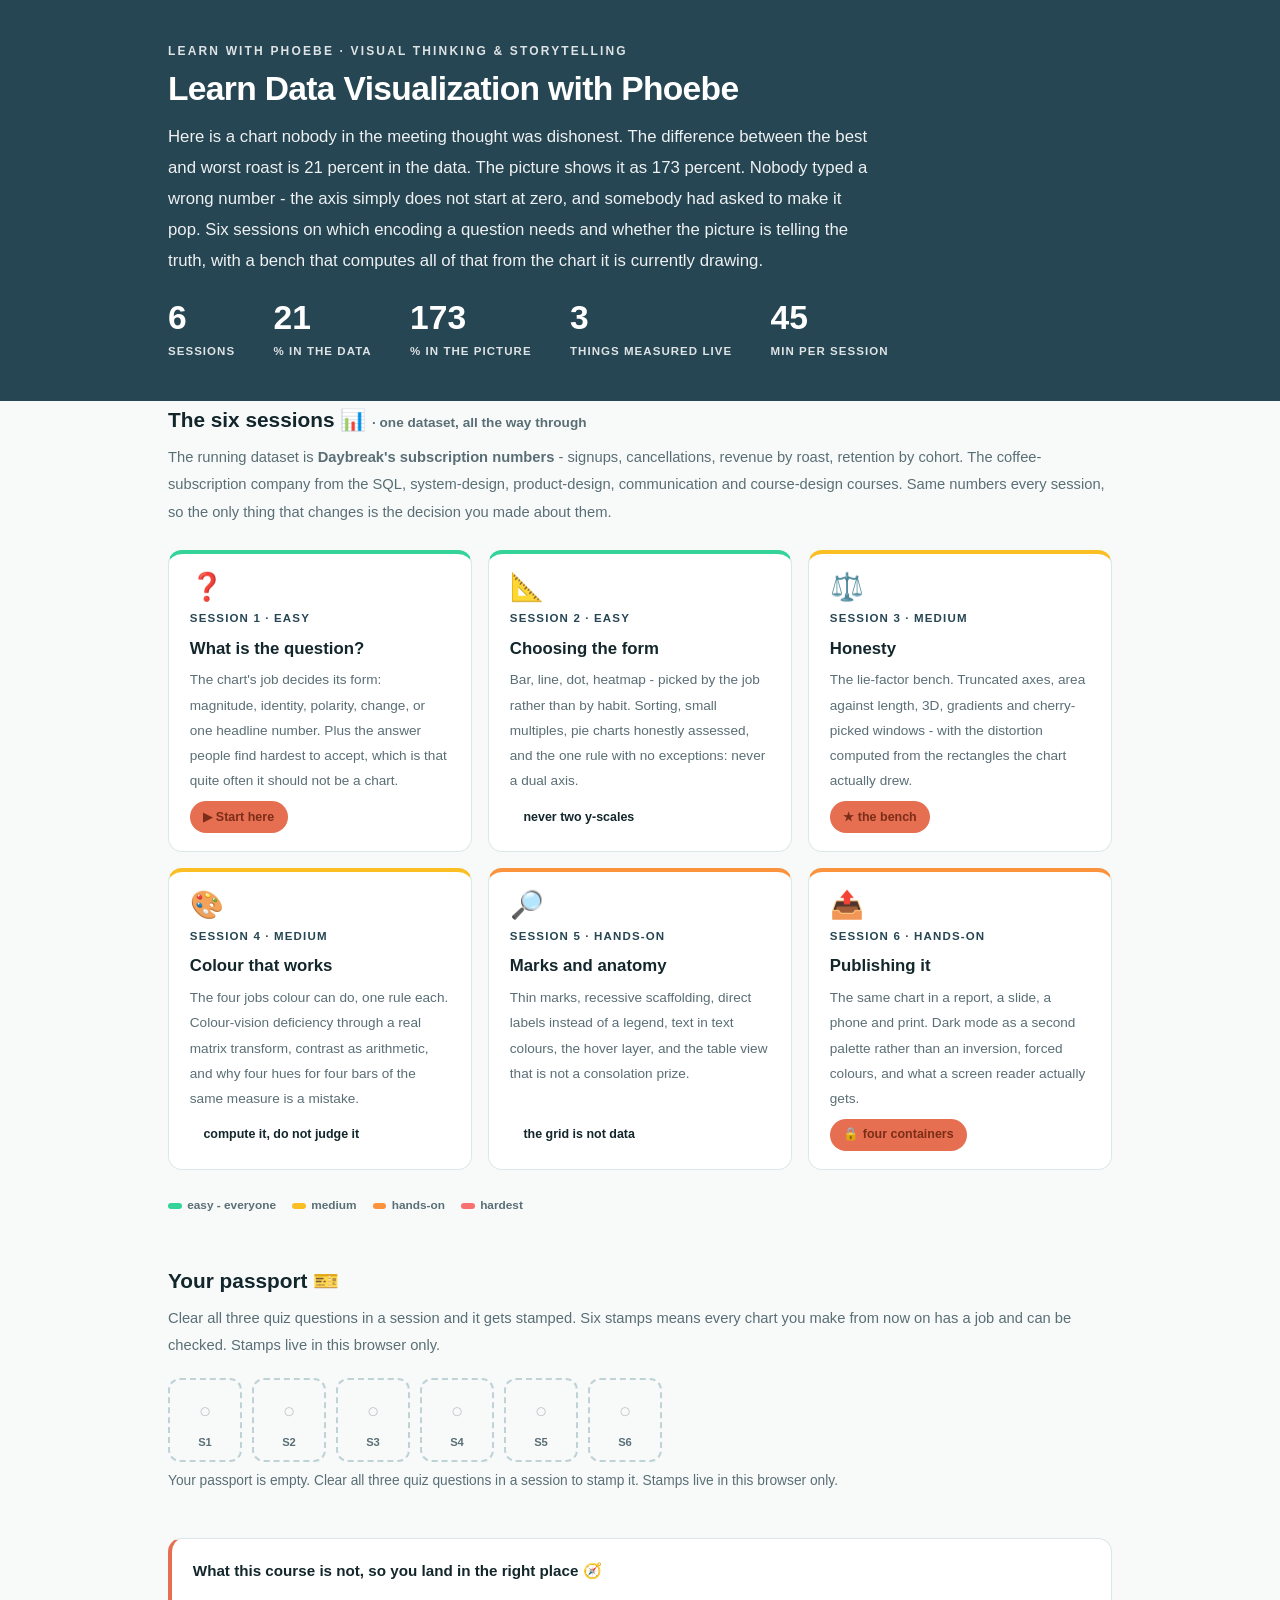
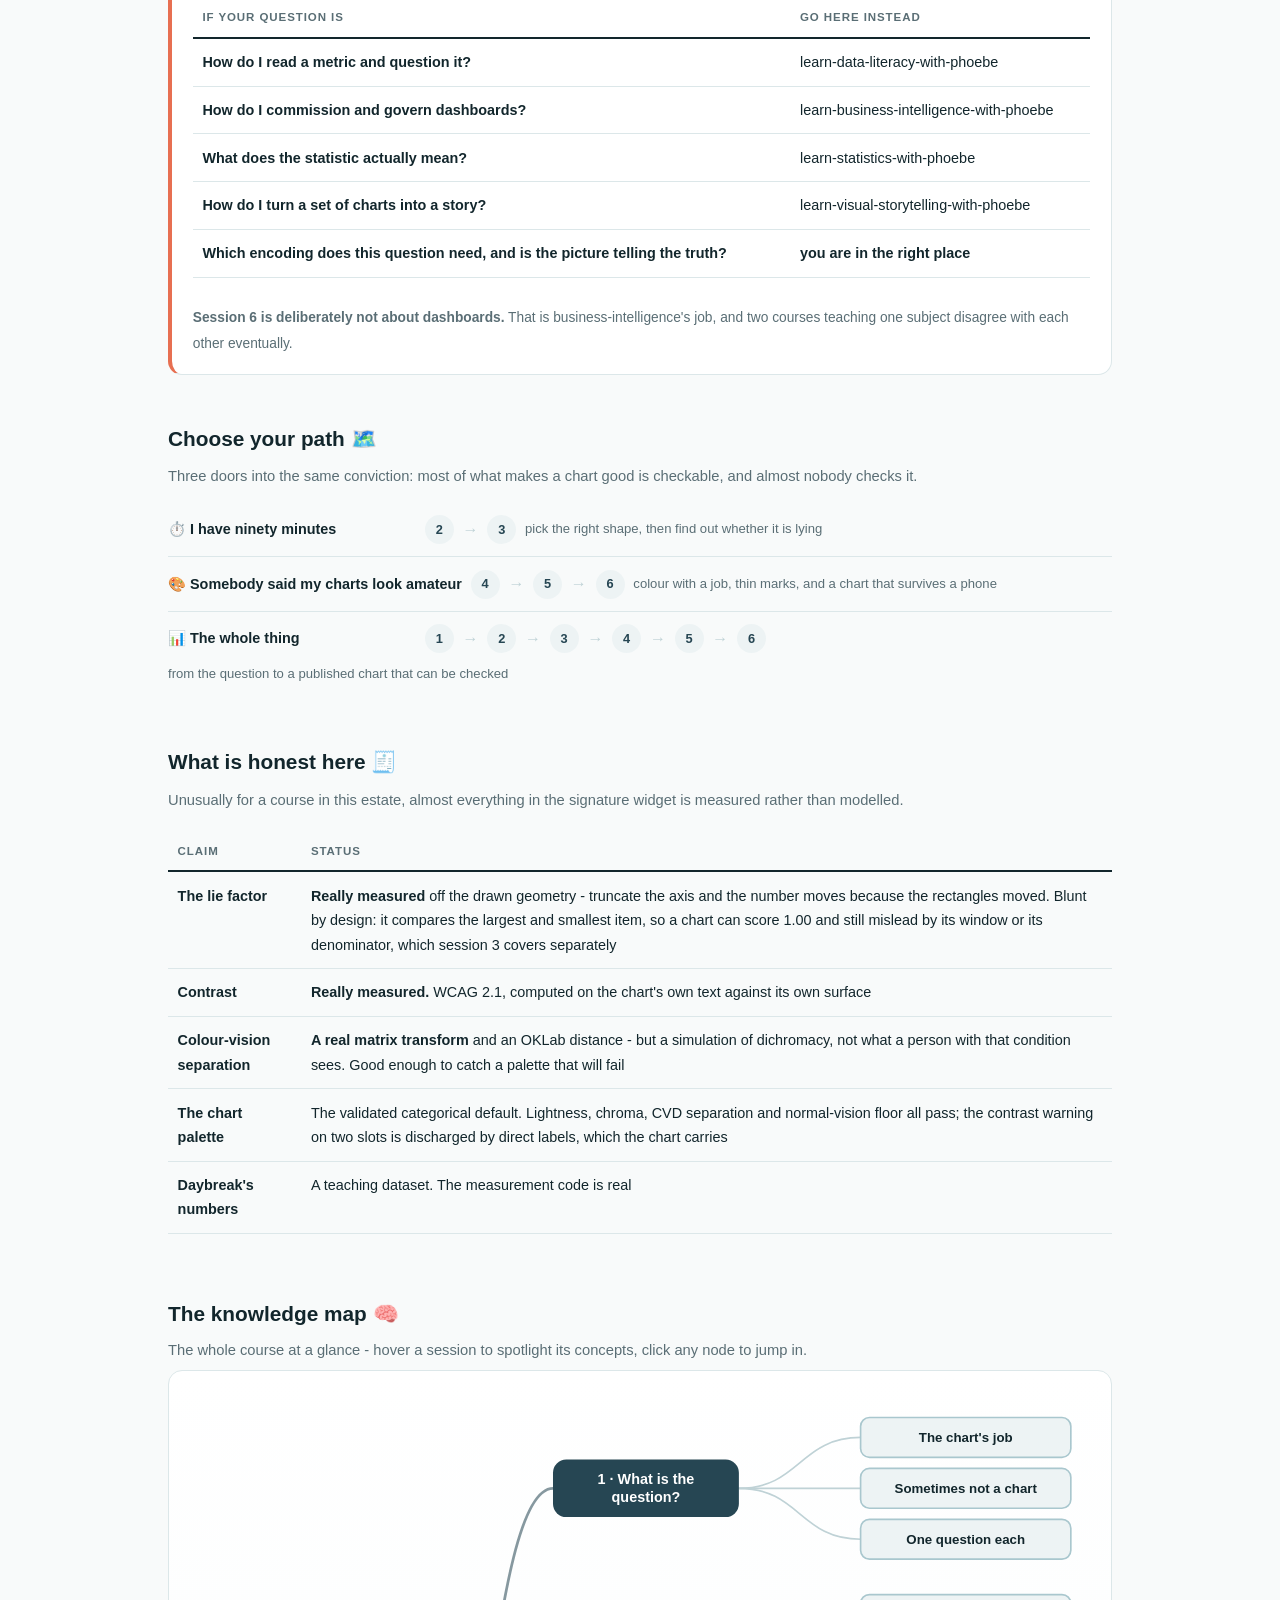
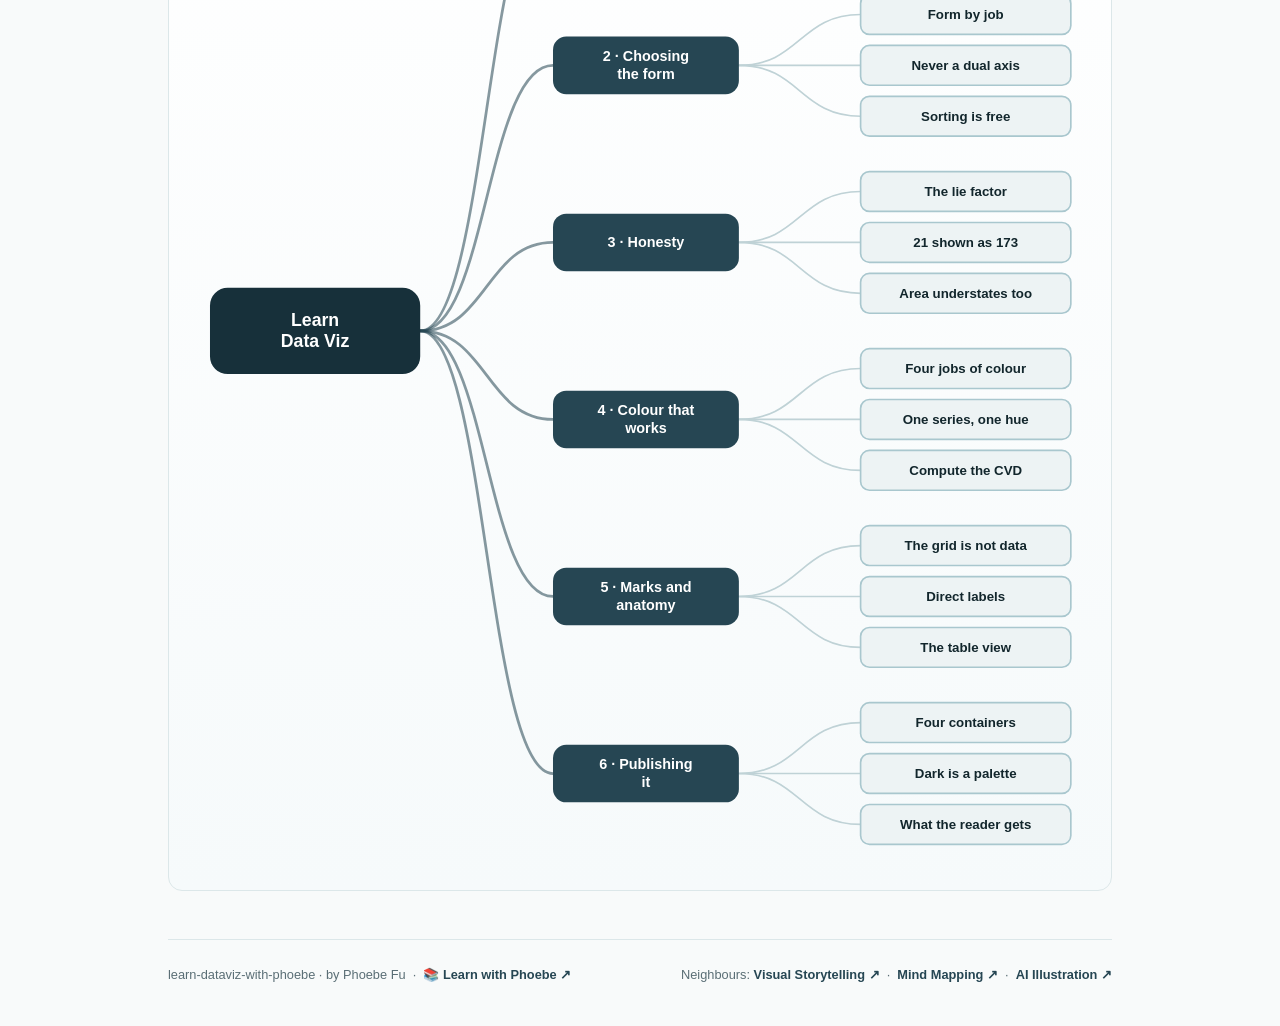
==== commit 18690330: "Landing page: remove the internal source-map path from the footer The landing page is the course's p" ====
--- a/index.html
+++ b/index.html
@@ -19,7 +19,7 @@
 <meta name="twitter:image" content="https://phoebefu6.github.io/learn-dataviz-with-phoebe/assets/og-cover.png">
 <!-- social:end -->
 <title>Learn Data Visualization with Phoebe</title>
-<link rel="stylesheet" href="assets/style.css?v=2">
+<link rel="stylesheet" href="assets/style.css?v=3">
 <style>
 
   .stats-row { display: flex; gap: 2.4rem; margin-top: 1.5rem; flex-wrap: wrap; }
@@ -227,7 +227,7 @@
 
   <footer class="pagefoot">
     <span>learn-dataviz-with-phoebe · by Phoebe Fu &nbsp;·&nbsp; 📚 <a href="https://phoebefu6.github.io/learn-with-phoebe/">Learn with Phoebe ↗</a></span>
-    <span>Source map, every constant and the palette report: <span class="mono">materials/official-course-map.md</span></span>
+    <span>Neighbours: <a href="https://phoebefu6.github.io/learn-visual-storytelling-with-phoebe/">Visual Storytelling ↗</a> &nbsp;·&nbsp; <a href="https://phoebefu6.github.io/learn-mind-mapping-with-phoebe/">Mind Mapping ↗</a> &nbsp;·&nbsp; <a href="https://phoebefu6.github.io/learn-ai-illustration-with-phoebe/">AI Illustration ↗</a></span>
   </footer>
 
 </main>
@@ -270,7 +270,7 @@
   ]
 };
 </script>
-<script src="assets/mindmap.js?v=2"></script>
-<script src="assets/app.js?v=2"></script>
+<script src="assets/mindmap.js?v=3"></script>
+<script src="assets/app.js?v=3"></script>
 </body>
 </html>
--- a/assets/style.css
+++ b/assets/style.css
@@ -78,6 +78,33 @@
 .chip.time { background: var(--ink); color: #fff; font-variant-numeric: tabular-nums; }
 
 
+/* ---------- agenda band ----------
+   Recovered 2026-09-02. These six repos were scaffolded from a stylesheet that had
+   lost this block, so .agenda rendered as run-on inline text ~700px tall inside the
+   masthead. 87 of 93 repos carry it; these were the exception, and they were also the
+   six the estate sweep could not see. See course-builder/references/field-notes.md.
+
+   .a3 does NOT reuse the donor's `color: var(--amber-ink)`: that pair falls below
+   4.5:1 against --amber in all six palettes, which is the same failure the sweep
+   flags on the wellbeing courses. The literal below is the darkest tone of this
+   repo's own amber-ink that clears 4.5:1, so the band stays bright. Recompute it if
+   --amber changes. */
+.agenda {
+  display: flex;
+  border-radius: 999px;
+  overflow: hidden;
+  margin: 1.4rem 0 0;
+  font-size: .72rem;
+  font-weight: 600;
+  text-align: center;
+  color: #fff;
+}
+.agenda span { padding: .45rem .3rem; white-space: nowrap; overflow: hidden; text-overflow: ellipsis; }
+.agenda .a1 { background: var(--indigo-deep); }
+.agenda .a2 { background: var(--indigo-mid); }
+.agenda .a3 { background: var(--amber); color: #4E1D0F; }
+.agenda .a4 { background: var(--indigo-soft); color: var(--ink); }
+
 /* ---------- toolbar ---------- */
 .toolbar {
   position: sticky;
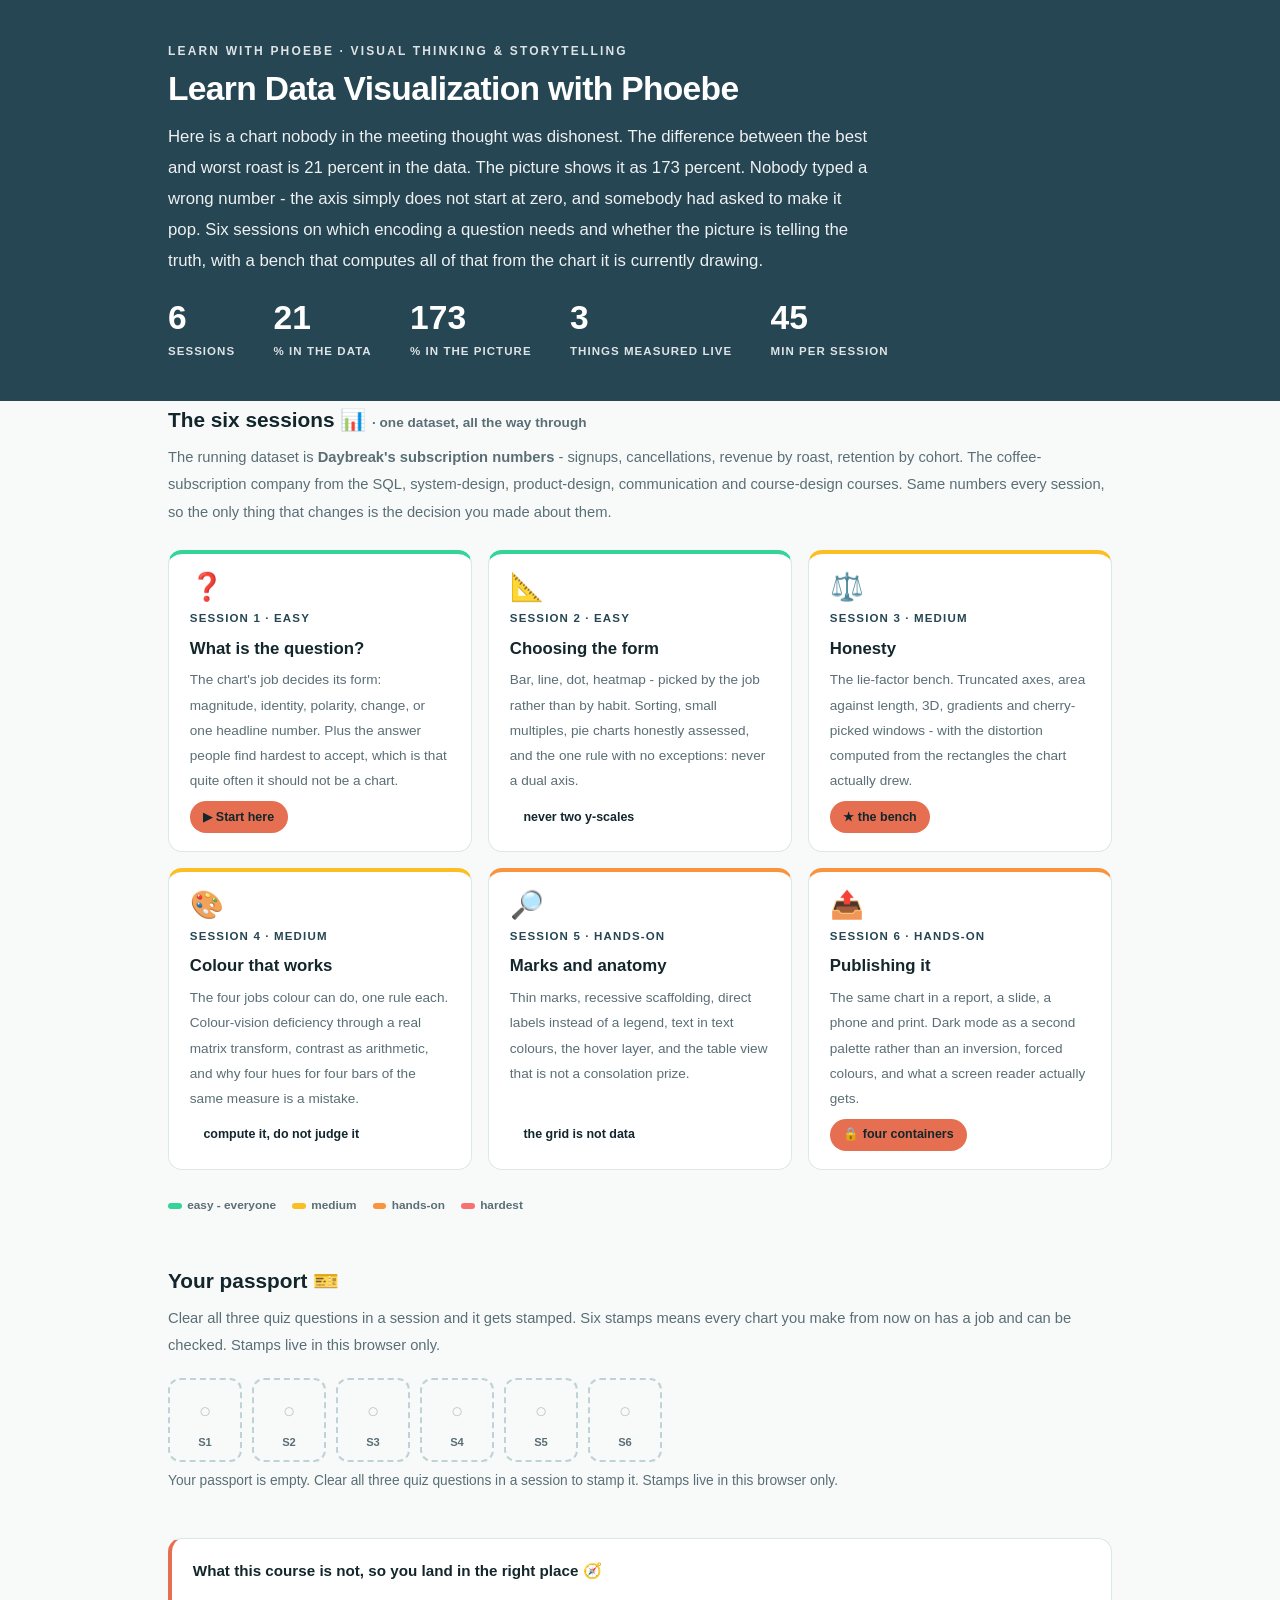
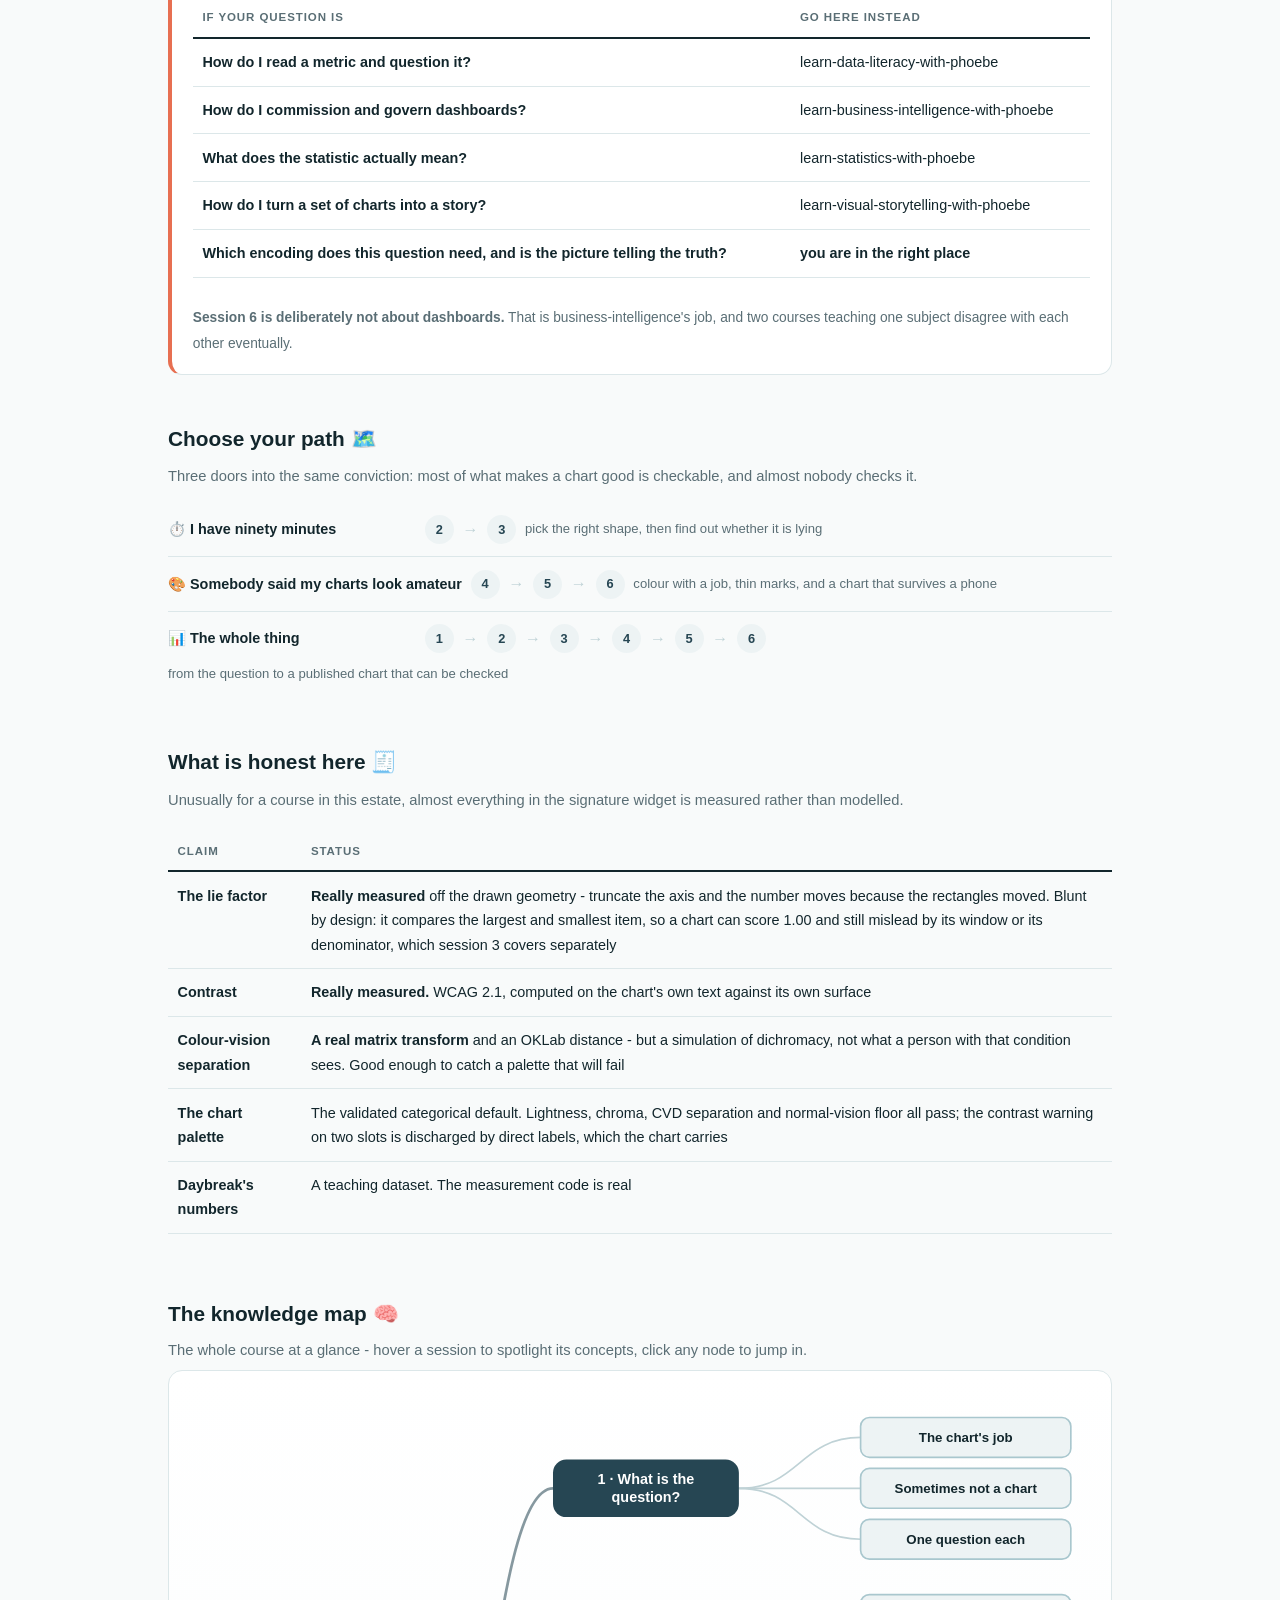
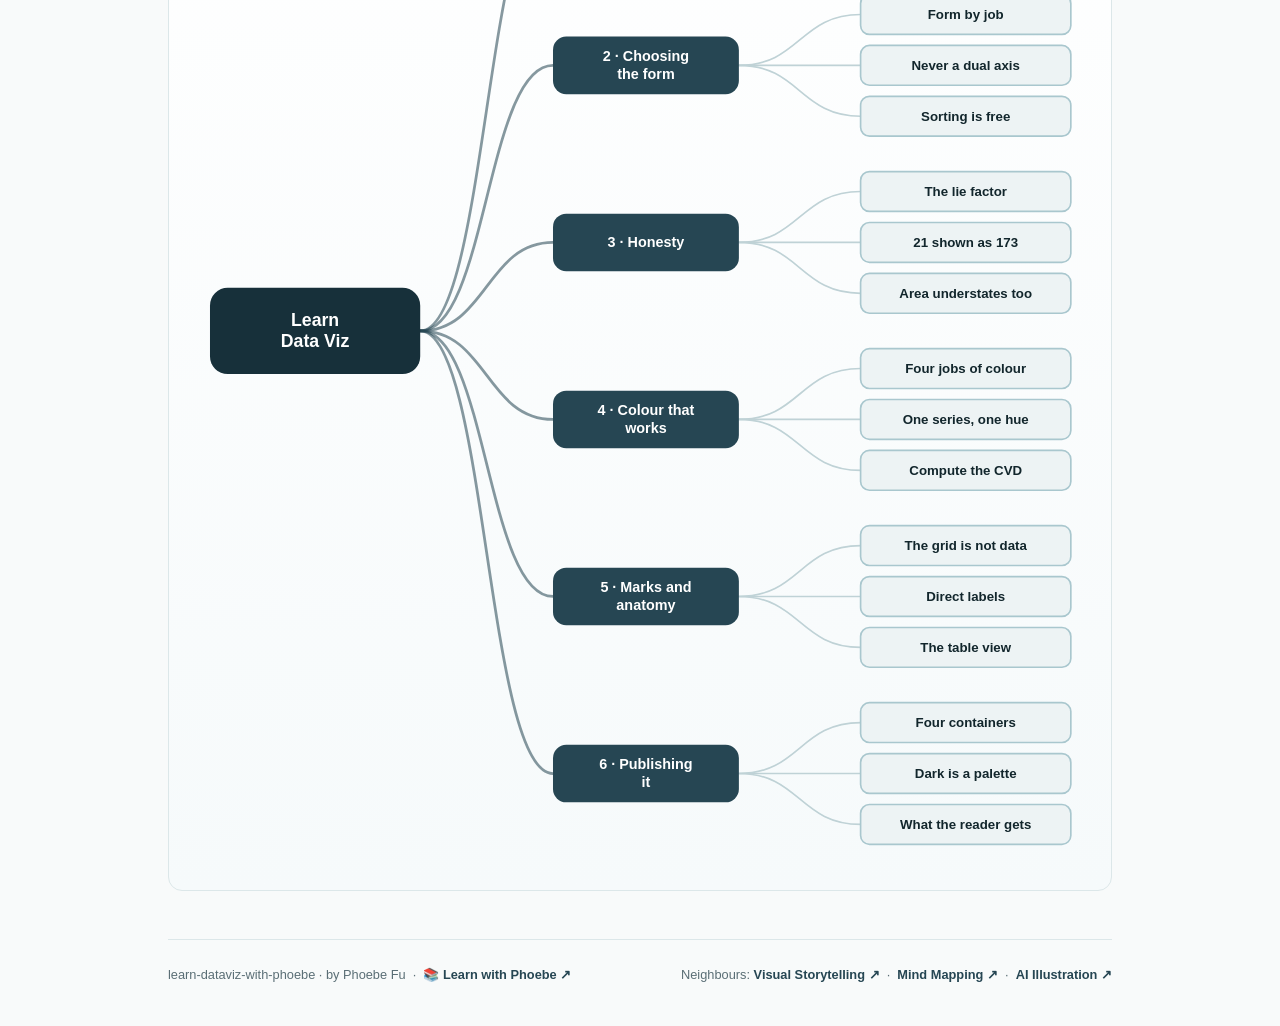
==== commit f0e1d5aa: "Fix unreadable pills and labels: the course's own ink on the amber fill The "Real world" pill, build" ====
--- a/index.html
+++ b/index.html
@@ -19,7 +19,7 @@
 <meta name="twitter:image" content="https://phoebefu6.github.io/learn-dataviz-with-phoebe/assets/og-cover.png">
 <!-- social:end -->
 <title>Learn Data Visualization with Phoebe</title>
-<link rel="stylesheet" href="assets/style.css?v=3">
+<link rel="stylesheet" href="assets/style.css?v=6">
 <style>
 
   .stats-row { display: flex; gap: 2.4rem; margin-top: 1.5rem; flex-wrap: wrap; }
--- a/assets/style.css
+++ b/assets/style.css
@@ -115,8 +115,9 @@
   border-bottom: 1px solid var(--hairline);
   padding: .55rem 0;
 }
-.toolbar .wrap { display: flex; align-items: center; gap: .6rem; }
-.toolbar .crumb { font-size: .8rem; color: var(--muted); font-weight: 600; margin-right: auto; }
+.toolbar .wrap { display: flex; align-items: center; gap: .5rem; flex-wrap: nowrap; }
+.toolbar .crumb { font-size: .8rem; color: var(--muted); font-weight: 600; margin-right: auto; min-width: 0; white-space: nowrap; overflow: hidden; text-overflow: ellipsis; }
+.toolbar .btn { white-space: nowrap; flex: none; padding: .38rem .8rem; font-size: .78rem; line-height: 1.2; }
 .toolbar .crumb a { color: var(--indigo); text-decoration: none; }
 .btn {
   border: 1px solid var(--hairline);
@@ -236,7 +237,7 @@
 .pill.solid { background: var(--indigo); color: #fff; }
 .pill.light { background: var(--indigo-50); color: var(--indigo); }
 .pill.inkpill { background: var(--ink); color: #fff; }
-.pill.amber, .pill.peach { background: var(--amber); color: var(--amber-ink); }
+.pill.amber, .pill.peach { background: var(--amber); color: var(--ink); }
 .pill.bare { color: var(--faint); }
 
 /* ---------- 4D grid ---------- */
@@ -294,7 +295,7 @@
   padding: .15rem .7rem;
 }
 .prompt-box.bad .label { background: var(--faint); color: var(--ink); }
-.prompt-box.good .label { background: var(--amber); color: var(--amber-ink); }
+.prompt-box.good .label { background: var(--amber); color: var(--ink); }
 .copy-btn {
   position: absolute;
   top: .7rem;
@@ -311,16 +312,20 @@
   transition: background .15s ease;
 }
 .copy-btn:hover { background: rgba(255,255,255,.22); }
-.copy-btn.copied { background: var(--amber); border-color: var(--amber); color: var(--amber-ink); }
+.copy-btn.copied { background: var(--amber); border-color: var(--amber); color: var(--ink); }
 
 /* ---------- demo steps ---------- */
 .steps { counter-reset: step; margin: .6rem 0 1rem; }
 .step {
-  display: flex;
-  gap: .9rem;
+  display: grid;
+  grid-template-columns: max-content minmax(0, 1fr);
+  column-gap: .9rem;
+  row-gap: .2rem;
   padding: .85rem 0;
   border-bottom: .5px solid var(--hairline);
 }
+.step > * { grid-column: 2; min-width: 0; }
+.step > .prompt-box { margin: .8rem 0 .4rem; }
 .step:last-child { border-bottom: none; }
 .step::before {
   counter-increment: step;
@@ -359,7 +364,7 @@
 .callout.example .ex-pill {
   display: inline-block;
   background: var(--amber);
-  color: var(--amber-ink);
+  color: var(--ink);
   border-radius: 999px;
   padding: .15rem .7rem;
   font-size: .68rem;
@@ -701,7 +706,7 @@
   font-family: inherit; transition: all .14s ease; white-space: nowrap;
 }
 .sql-btn:hover { background: rgba(255,255,255,.2); }
-.sql-btn.sql-run { background: var(--amber); color: var(--amber-ink); border-color: var(--amber); }
+.sql-btn.sql-run { background: var(--amber); color: var(--ink); border-color: var(--amber); }
 .sql-btn.sql-run:hover { filter: brightness(1.05); }
 .sql-label {
   display: block;
@@ -824,7 +829,10 @@
   /* 44px tap targets */
   details.card summary { min-height: 44px; }
   .qopt { min-height: 44px; display: flex; align-items: center; padding: .7rem .9rem; }
-  .toolbar .btn, .pagefoot a { min-height: 44px; display: inline-flex; align-items: center; }
+  .toolbar .btn, .pagefoot a { min-height: 44px; display: inline-flex; align-items: center; justify-content: center; }
+  .toolbar .crumb, .toolbar #zoom-toggle { display: none; }
+  .toolbar .btn { flex: 1 1 0; padding: .3rem .4rem; font-size: .72rem; }
+  table.clean { display: block; overflow-x: auto; -webkit-overflow-scrolling: touch; }
 }
 
 @media (max-width: 640px) {
@@ -952,7 +960,7 @@
   z-index: 2;
 }
 .hs-pin:hover { transform: translate(-50%, -50%) scale(1.18); }
-.hs-pin.on { background: var(--amber); color: var(--amber-ink); }
+.hs-pin.on { background: var(--amber); color: var(--ink); }
 .hs-pin::before {
   content: ""; position: absolute; inset: -7px; border-radius: 999px;
   border: 2px solid var(--indigo); opacity: 0;
@@ -1098,7 +1106,7 @@
   padding: 4px 11px; border-radius: 999px;
   background: rgba(255,255,255,.15);
 }
-.stakes-read .sk-delta.good { background: var(--amber); color: var(--amber-ink); }
+.stakes-read .sk-delta.good { background: var(--amber); color: var(--ink); }
 .stakes-read .sk-delta.bad { background: #FCA5A5; color: #7f1d1d; }
 
 /* --- 6. scorecard: halfway self-grade ------------------ */
@@ -1134,7 +1142,7 @@
   background: var(--indigo-50); color: var(--indigo-deep);
   border: 1px solid var(--indigo-soft); cursor: default;
 }
-.pp-pill.full { background: var(--amber); color: var(--amber-ink); border-color: var(--amber); }
+.pp-pill.full { background: var(--amber); color: var(--ink); border-color: var(--amber); }
 .pp-strip { display: flex; gap: 10px; flex-wrap: wrap; margin: 18px 0 6px; }
 .pp-stamp {
   display: flex; flex-direction: column; align-items: center; gap: 6px;
@@ -1161,7 +1169,7 @@
   display: inline-block; margin-bottom: 7px;
   font: 800 0.68rem Inter, sans-serif; letter-spacing: .07em;
   text-transform: uppercase; padding: 3px 10px; border-radius: 999px;
-  background: var(--amber); color: var(--amber-ink);
+  background: var(--amber); color: var(--ink);
 }
 
 /* --- mobile floor (desktop is the product) ------------- */
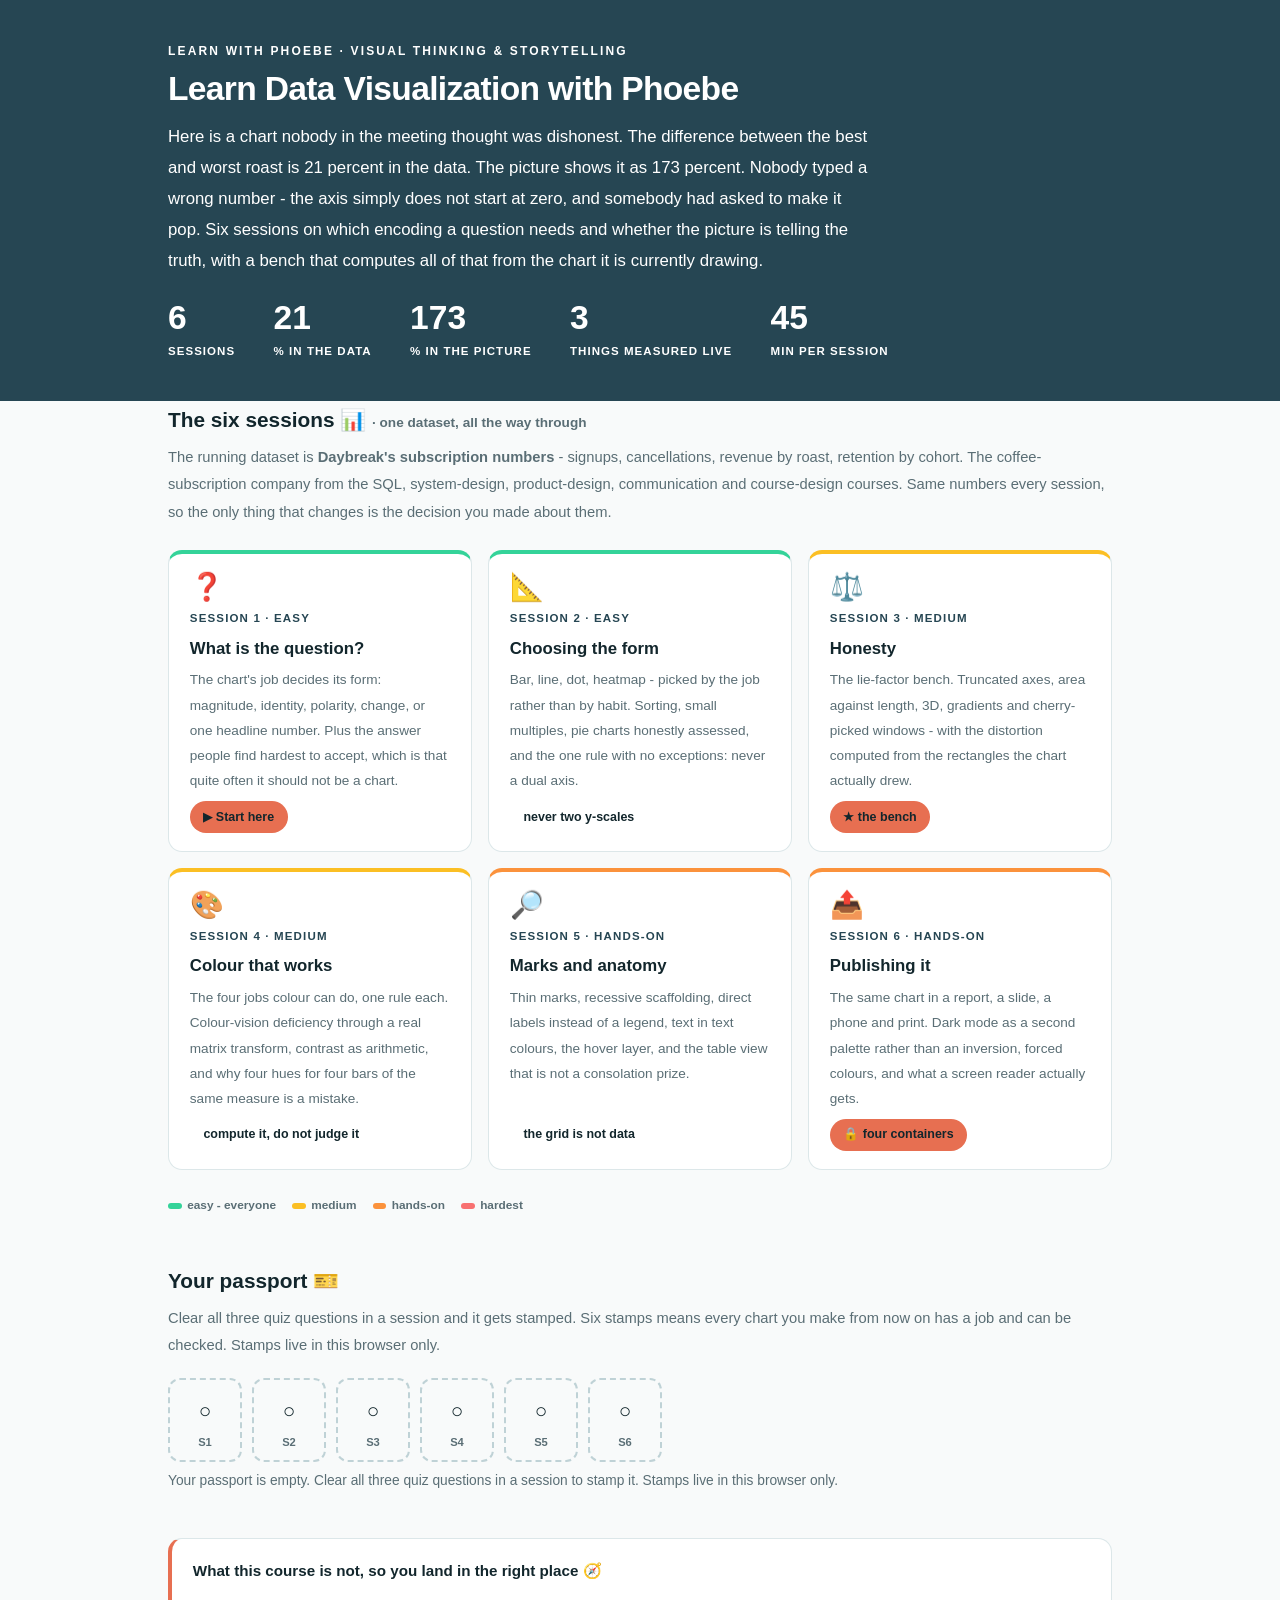
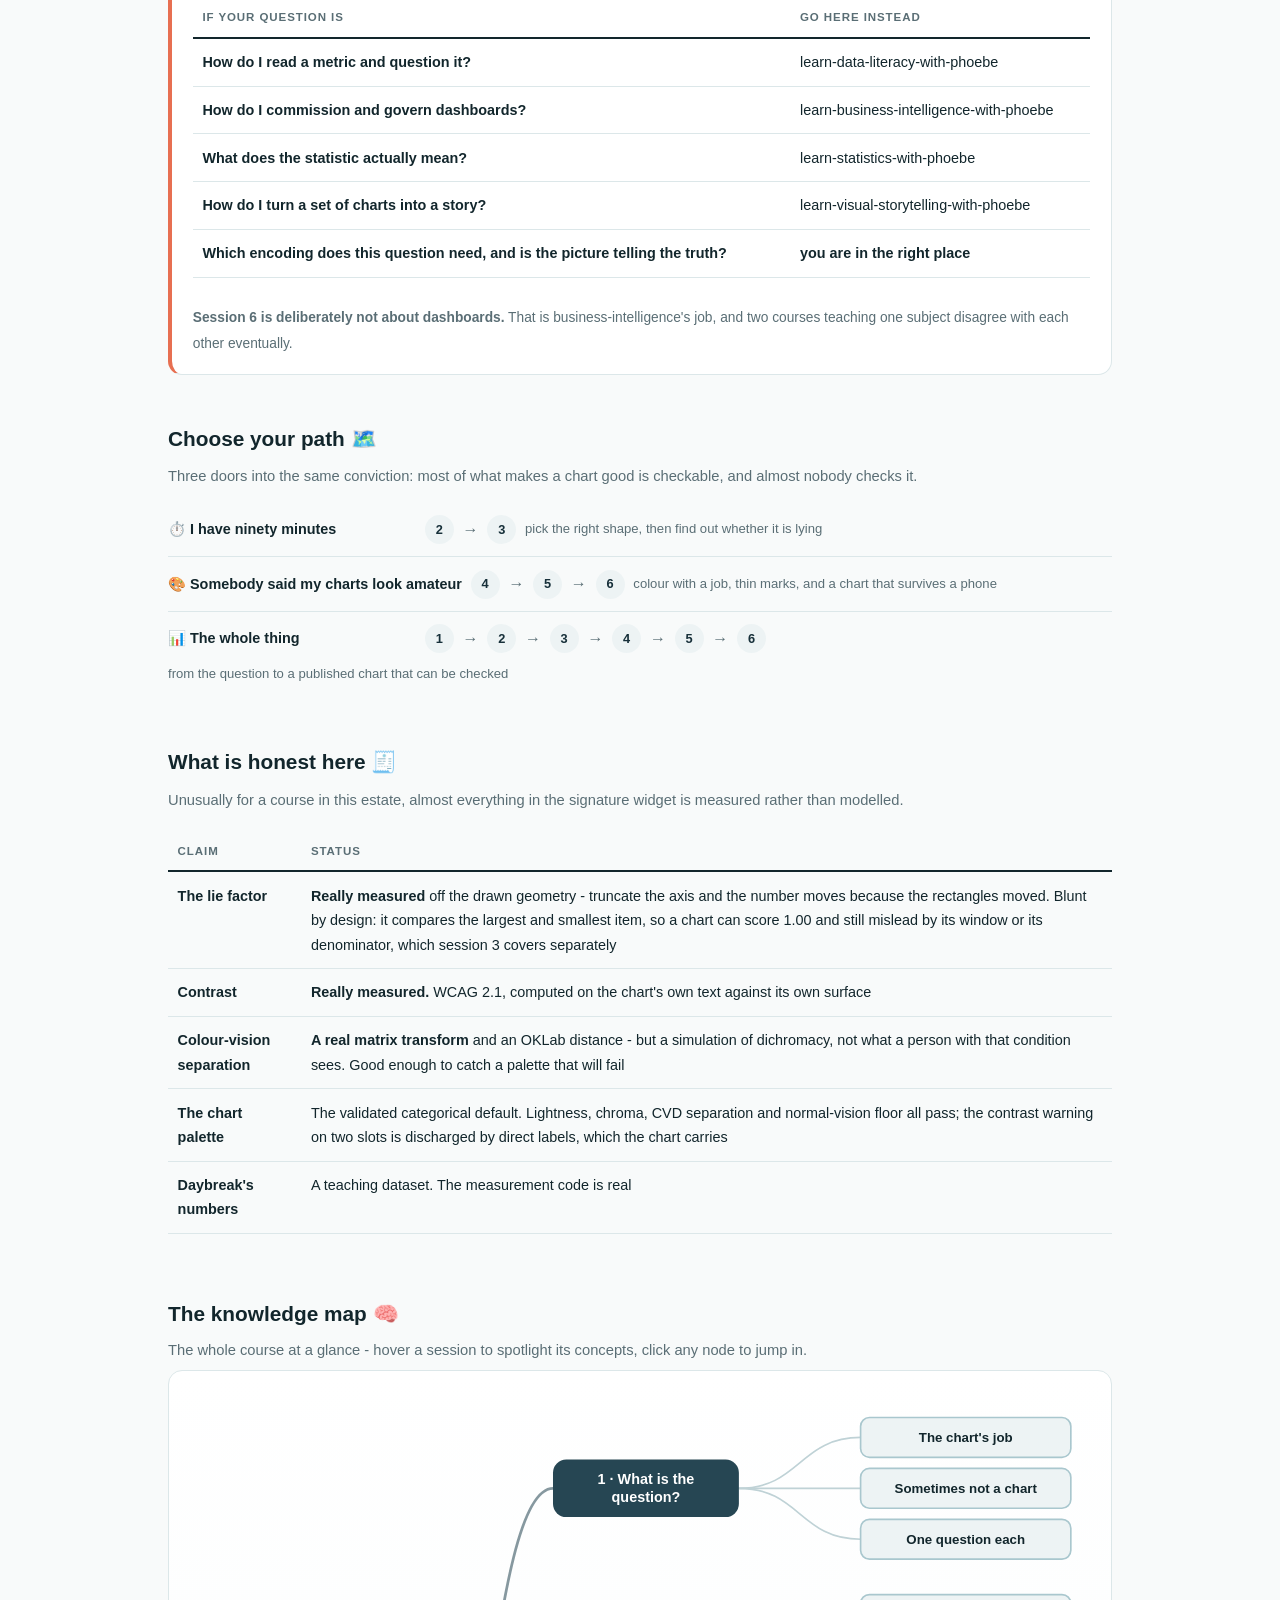
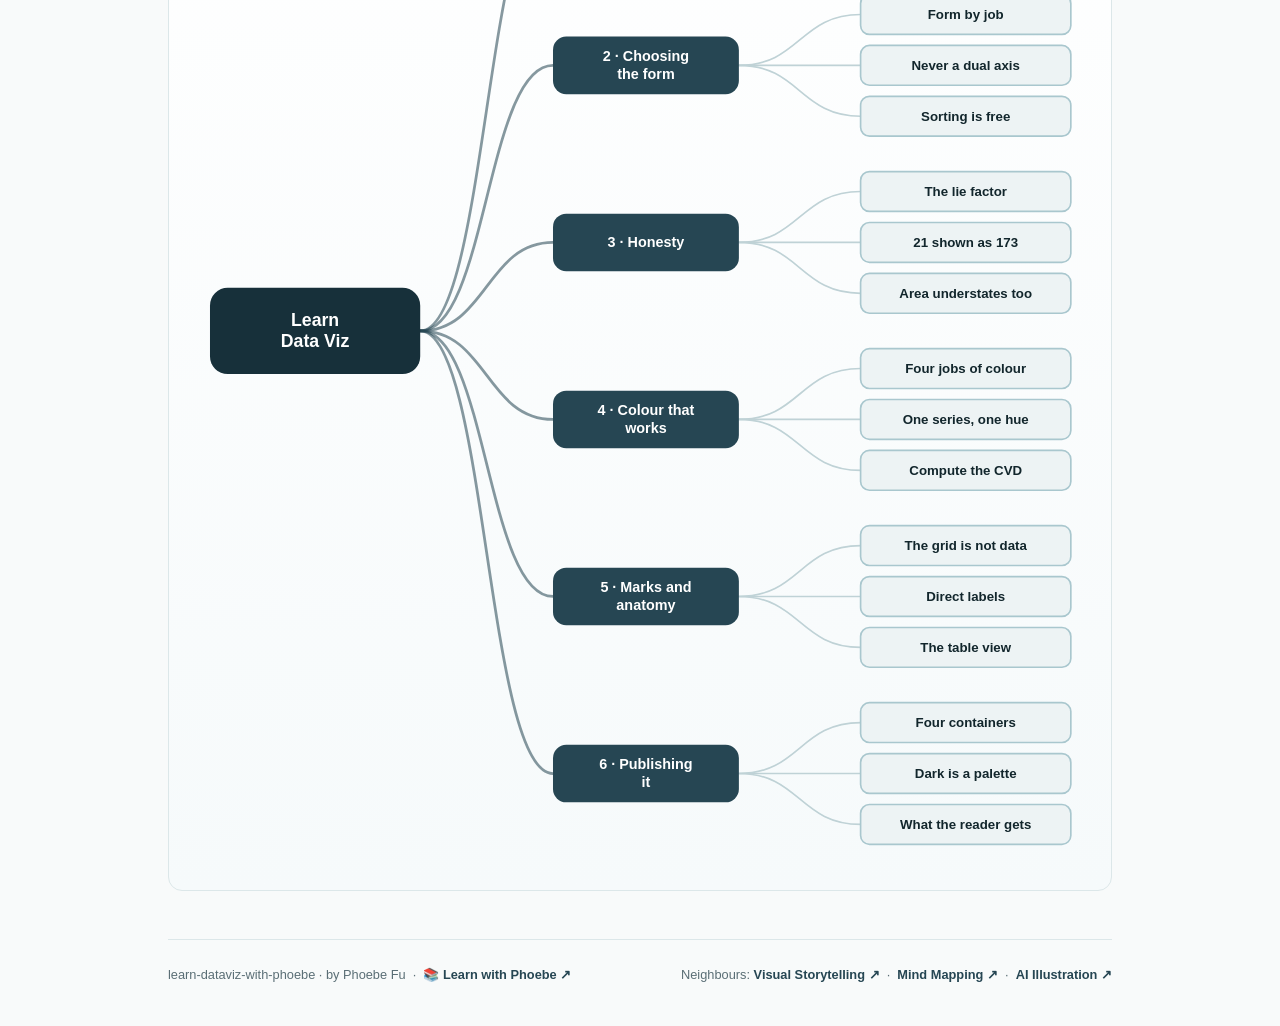
==== commit 0eba9993: "Light surfaces everywhere: lightbox, cheat panel, code boxes; contrast and phone-width fixes Every d" ====
--- a/index.html
+++ b/index.html
@@ -19,12 +19,12 @@
 <meta name="twitter:image" content="https://phoebefu6.github.io/learn-dataviz-with-phoebe/assets/og-cover.png">
 <!-- social:end -->
 <title>Learn Data Visualization with Phoebe</title>
-<link rel="stylesheet" href="assets/style.css?v=6">
+<link rel="stylesheet" href="assets/style.css?v=22">
 <style>
 
   .stats-row { display: flex; gap: 2.4rem; margin-top: 1.5rem; flex-wrap: wrap; }
   .stat b { display: block; font-size: 2.1rem; font-weight: 800; line-height: 1.05; font-variant-numeric: tabular-nums; }
-  .stat span { font-size: .72rem; opacity: .85; text-transform: uppercase; letter-spacing: .09em; font-weight: 600; }
+  .stat span { font-size: .72rem; opacity: 1; text-transform: uppercase; letter-spacing: .09em; font-weight: 600; }
 
   .course-grid { display: grid; grid-template-columns: repeat(auto-fit, minmax(17rem, 1fr)); gap: 1rem; margin-top: 1.5rem; }
   .course-card {
@@ -57,9 +57,9 @@
   .path { display: flex; gap: .55rem; align-items: center; padding: .75rem 0; border-bottom: .5px solid var(--hairline); flex-wrap: wrap; }
   .path:last-child { border-bottom: none; }
   .path b { min-width: 15.5rem; font-size: .9rem; }
-  .path .pstep { background: var(--indigo-50); color: var(--indigo); border-radius: 999px; padding: .16rem .68rem; font-weight: 700; font-size: .8rem; text-decoration: none; transition: all .12s ease; }
+  .path .pstep { background: var(--indigo-50); color: var(--indigo-deep); border-radius: 999px; padding: .16rem .68rem; font-weight: 700; font-size: .8rem; text-decoration: none; transition: all .12s ease; }
   .path .pstep:hover { background: var(--indigo); color: #fff; }
-  .path .parr { color: var(--faint); font-weight: 700; }
+  .path .parr { color: var(--muted); font-weight: 700; }
 
   .mm-section { margin-top: 1.6rem; }
   .mm-section h2 { font-size: 1.3rem; font-weight: 800; margin-bottom: .2rem; }
@@ -271,6 +271,6 @@
 };
 </script>
 <script src="assets/mindmap.js?v=3"></script>
-<script src="assets/app.js?v=3"></script>
+<script src="assets/app.js?v=22"></script>
 </body>
 </html>
--- a/assets/style.css
+++ b/assets/style.css
@@ -18,8 +18,8 @@
   --amber-ink: #7A2D18;
   --amber-50: #FDEDE7;
   --paper: #F8FAFA;
-  --code-bg: #0F2229;
-  --code-ink: #DEEAEC;
+  --code-bg: #EDF3F4;
+  --code-ink: #12262C;
   --radius: 14px;
 }
 
@@ -49,7 +49,7 @@
   font-size: .75rem;
   letter-spacing: .18em;
   text-transform: uppercase;
-  opacity: .85;
+  opacity: 1;
   font-weight: 600;
 }
 .masthead h1 {
@@ -60,7 +60,7 @@
   letter-spacing: -.02em;
 }
 .masthead h1 .accent { color: inherit; }
-.masthead .sub { font-size: 1.05rem; opacity: .92; max-width: 44rem; }
+.masthead .sub { font-size: 1.05rem; opacity: 1; max-width: 44rem; }
 
 .chip-row { display: flex; flex-wrap: wrap; gap: .5rem; margin-top: 1.1rem; }
 .chip {
@@ -74,7 +74,7 @@
   white-space: nowrap;
 }
 .chip.level { background: #fff; color: var(--indigo); }
-.chip.audience { background: rgba(255,255,255,.16); color: #fff; border: 1px solid rgba(255,255,255,.35); }
+.chip.audience { background: rgba(255,255,255,.08); color: #fff; border: 1px solid rgba(255,255,255,.35); }
 .chip.time { background: var(--ink); color: #fff; font-variant-numeric: tabular-nums; }
 
 
@@ -238,7 +238,7 @@
 .pill.light { background: var(--indigo-50); color: var(--indigo); }
 .pill.inkpill { background: var(--ink); color: #fff; }
 .pill.amber, .pill.peach { background: var(--amber); color: var(--ink); }
-.pill.bare { color: var(--faint); }
+.pill.bare { color: var(--muted); }
 
 /* ---------- 4D grid ---------- */
 .grid-2 { display: grid; grid-template-columns: repeat(auto-fit, minmax(15rem, 1fr)); gap: .8rem; margin: .5rem 0 1rem; }
@@ -267,10 +267,11 @@
 table.clean td:first-child { font-weight: 600; }
 
 /* ---------- prompt boxes ---------- */
-.prompt-box {
+.prompt-box{
   position: relative;
-  background: var(--code-bg);
-  color: var(--code-ink);
+  background: #EDF3F4;
+  border: 1px solid #DCE7E9;
+  color: #12262C;
   border-radius: var(--radius);
   padding: 1.1rem 1.2rem;
   margin: 1rem 0 1.2rem;
@@ -280,12 +281,12 @@
   white-space: pre-wrap;
   word-break: break-word;
 }
-.prompt-box .label {
+.prompt-box .label{
   position: absolute;
   top: -0.7rem;
   left: 1rem;
-  background: var(--indigo);
-  color: #fff;
+  background: #264653;
+  color: #FFFFFF;
   font-family: "Inter", -apple-system, sans-serif;
   font-size: .68rem;
   font-weight: 700;
@@ -296,13 +297,13 @@
 }
 .prompt-box.bad .label { background: var(--faint); color: var(--ink); }
 .prompt-box.good .label { background: var(--amber); color: var(--ink); }
-.copy-btn {
+.copy-btn{
   position: absolute;
   top: .7rem;
   right: .7rem;
-  background: rgba(255,255,255,.1);
-  border: 1px solid rgba(255,255,255,.25);
-  color: #fff;
+  background: #FFFFFF;
+  border: 1px solid #DCE7E9;
+  color: #12262C;
   border-radius: 999px;
   padding: .25rem .8rem;
   font-size: .72rem;
@@ -311,7 +312,7 @@
   font-family: "Inter", -apple-system, sans-serif;
   transition: background .15s ease;
 }
-.copy-btn:hover { background: rgba(255,255,255,.22); }
+.copy-btn:hover { background: #DCE7E9; }
 .copy-btn.copied { background: var(--amber); border-color: var(--amber); color: var(--ink); }
 
 /* ---------- demo steps ---------- */
@@ -401,11 +402,11 @@
   gap: .4rem;
 }
 
-.lightbox {
+.lightbox{
   position: fixed;
   inset: 0;
   z-index: 100;
-  background: rgba(18,38,44,.9);
+  background: rgba(248,250,250,.97);
   display: none;
   align-items: center;
   justify-content: center;
@@ -413,8 +414,10 @@
   cursor: zoom-out;
 }
 .lightbox.open { display: flex; }
-.lightbox .inner {
+.lightbox .inner{
   background: #fff;
+  border: 1px solid #DCE7E9;
+  box-shadow: 0 10px 40px rgba(18,38,44,.14);
   border-radius: var(--radius);
   padding: 2rem;
   max-width: 94vw;
@@ -422,13 +425,12 @@
   overflow: auto;
 }
 .lightbox .inner svg, .lightbox .inner img { width: min(88vw, 70rem); height: auto; }
-.lightbox .close-hint {
+.lightbox .close-hint{
   position: fixed;
   top: 1rem; right: 1.4rem;
-  color: #fff;
+  color: #12262C;
   font-size: .8rem;
   font-weight: 600;
-  opacity: .8;
 }
 
 /* ---------- courses covered ---------- */
@@ -447,19 +449,20 @@
 .covered-row .note { margin-left: auto; color: var(--muted); font-size: .78rem; text-align: right; }
 
 /* ---------- cheat sheet footer ---------- */
-.cheat {
-  background: var(--ink);
-  color: #fff;
+.cheat{
+  background: #EDF3F4;
+  border: 1px solid #DCE7E9;
+  color: #12262C;
   border-radius: var(--radius);
   padding: 1.6rem 1.6rem 1.3rem;
   margin-top: 3rem;
 }
 .cheat h3 { font-size: 1.1rem; margin-bottom: 1rem; }
-.cheat h3 span { color: var(--indigo-soft); }
+.cheat h3 span { color: #264653; }
 .cheat .grid-2 { gap: 1rem; }
 .cheat .cheat-item { border-left: 3px solid var(--indigo-mid); padding-left: .8rem; }
-.cheat .cheat-item b { display: block; font-size: .85rem; color: var(--indigo-soft); }
-.cheat .cheat-item span { font-size: .82rem; opacity: .85; }
+.cheat .cheat-item b { display: block; font-size: .85rem; color: #17303A; }
+.cheat .cheat-item span { font-size: .82rem; color: #5A6E75; }
 
 footer.pagefoot {
   border-top: 1px solid var(--hairline);
@@ -554,7 +557,7 @@
   margin-top: 1.1rem;
   flex-wrap: wrap;
 }
-.journey .jlabel { font-size: .7rem; font-weight: 700; text-transform: uppercase; letter-spacing: .09em; opacity: .8; margin-right: .3rem; }
+.journey .jlabel { font-size: .7rem; font-weight: 700; text-transform: uppercase; letter-spacing: .09em; opacity: 1; margin-right: .3rem; }
 .journey a {
   width: 1.7rem; height: 1.7rem;
   border-radius: 999px;
@@ -1152,7 +1155,7 @@
   transition: all .18s ease;
 }
 .pp-stamp:hover { border-color: var(--indigo-soft); }
-.pp-stamp i { font-size: 1.3rem; font-style: normal; opacity: .35; }
+.pp-stamp i { font-size: 1.3rem; font-style: normal; opacity: 1; }
 .pp-stamp b { font: 800 0.7rem Inter, sans-serif; }
 .pp-stamp.got {
   border-style: solid; border-color: var(--indigo);
@@ -1183,3 +1186,30 @@
   .tick-stage span { font-size: 0.68rem; }
   .pp-stamp { width: 62px; }
 }
+
+/* layout-patch-3: phone-width overflow (2026-10-10) */
+.sql-bar { flex-wrap: wrap; }
+@media (max-width: 480px) {
+  .covered-row { flex-wrap: wrap; }
+  .covered-row .note { margin-left: 0; text-align: left; flex-basis: 100%; }
+  details.card summary { flex-wrap: wrap; }
+  details.card summary .mini { white-space: normal; }
+  .wk, .sqlbox, .prompt-box, pre { max-width: 100%; overflow-x: auto; }
+  .mono, code, strong, .note { overflow-wrap: anywhere; }
+  select, input[type=range], label { max-width: 100%; }
+  canvas, svg, img { max-width: 100%; height: auto; }
+  .tree-kids, .tree-node-wrap, .tree-node, .rb-night, .al-row, .gd-field, .tl-row, .sl-row { max-width: 100%; overflow-x: auto; }
+  .tl-cols, .sl-cols, .bb-cols, .ev-cols, [class$="-cols"] { grid-template-columns: 1fr !important; display: grid; }
+  .tl-cols > *, .sl-cols > *, [class$="-cols"] > * { min-width: 0; max-width: 100%; }
+  .mono { white-space: normal; }
+  .er-w, .bb-lab, .tl-lev, .sl-lev { max-width: 100%; white-space: normal; }
+}
+/* contrast-patch-2b */
+.cheat a { color: var(--indigo-deep, var(--ink)); }
+.chip.audience { background: transparent; border-color: rgba(255,255,255,.55); }
+.masthead a, .masthead .sub a { color: #fff; text-decoration: underline; text-underline-offset: 2px; }
+.prompt-box b, .prompt-box strong { color: var(--indigo-deep, var(--ink)); }
+.prompt-box span, .prompt-box em, .prompt-box i { color: inherit; }
+.pp-stamp i { color: var(--ink); }
+/* contrast-patch-2c */
+.dl-mount h3 { color: var(--ink) !important; } .dl-mount div { color: var(--muted) !important; } .dv-modes button.on { color: var(--ink); }
